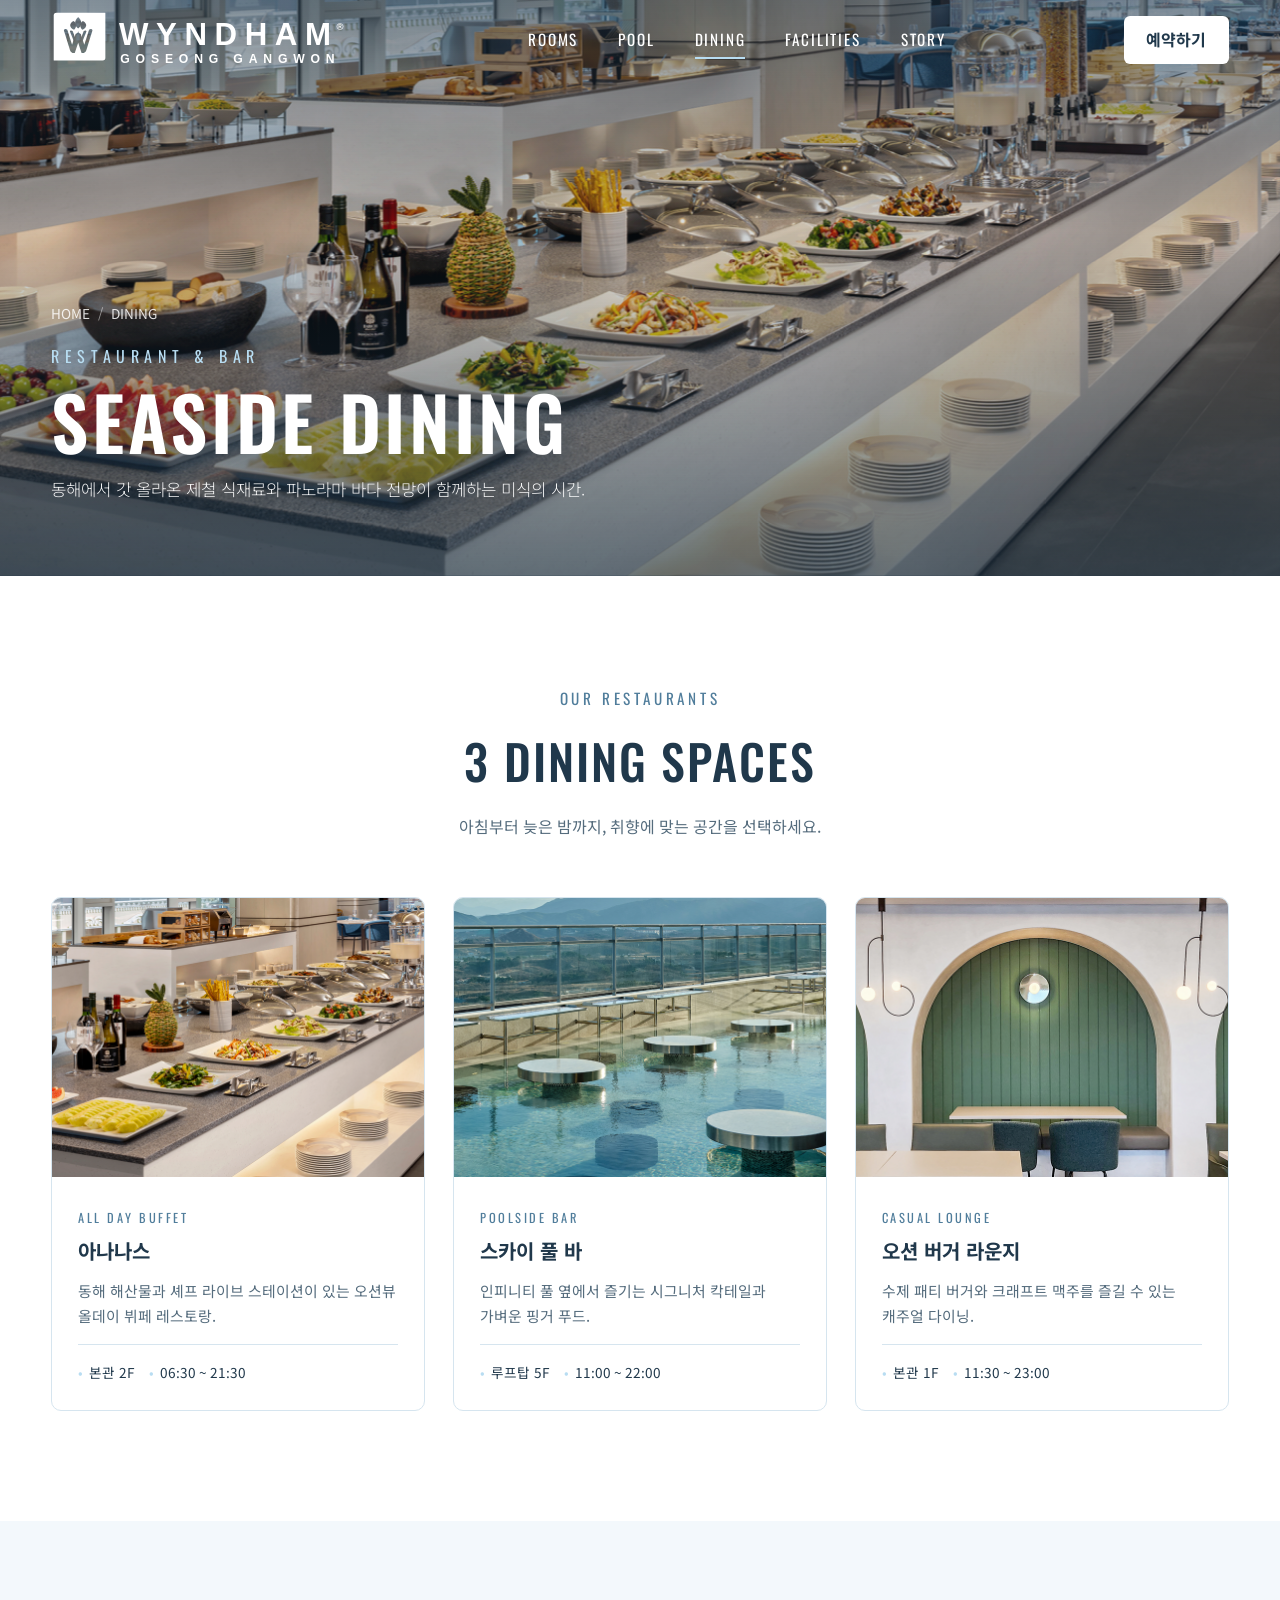
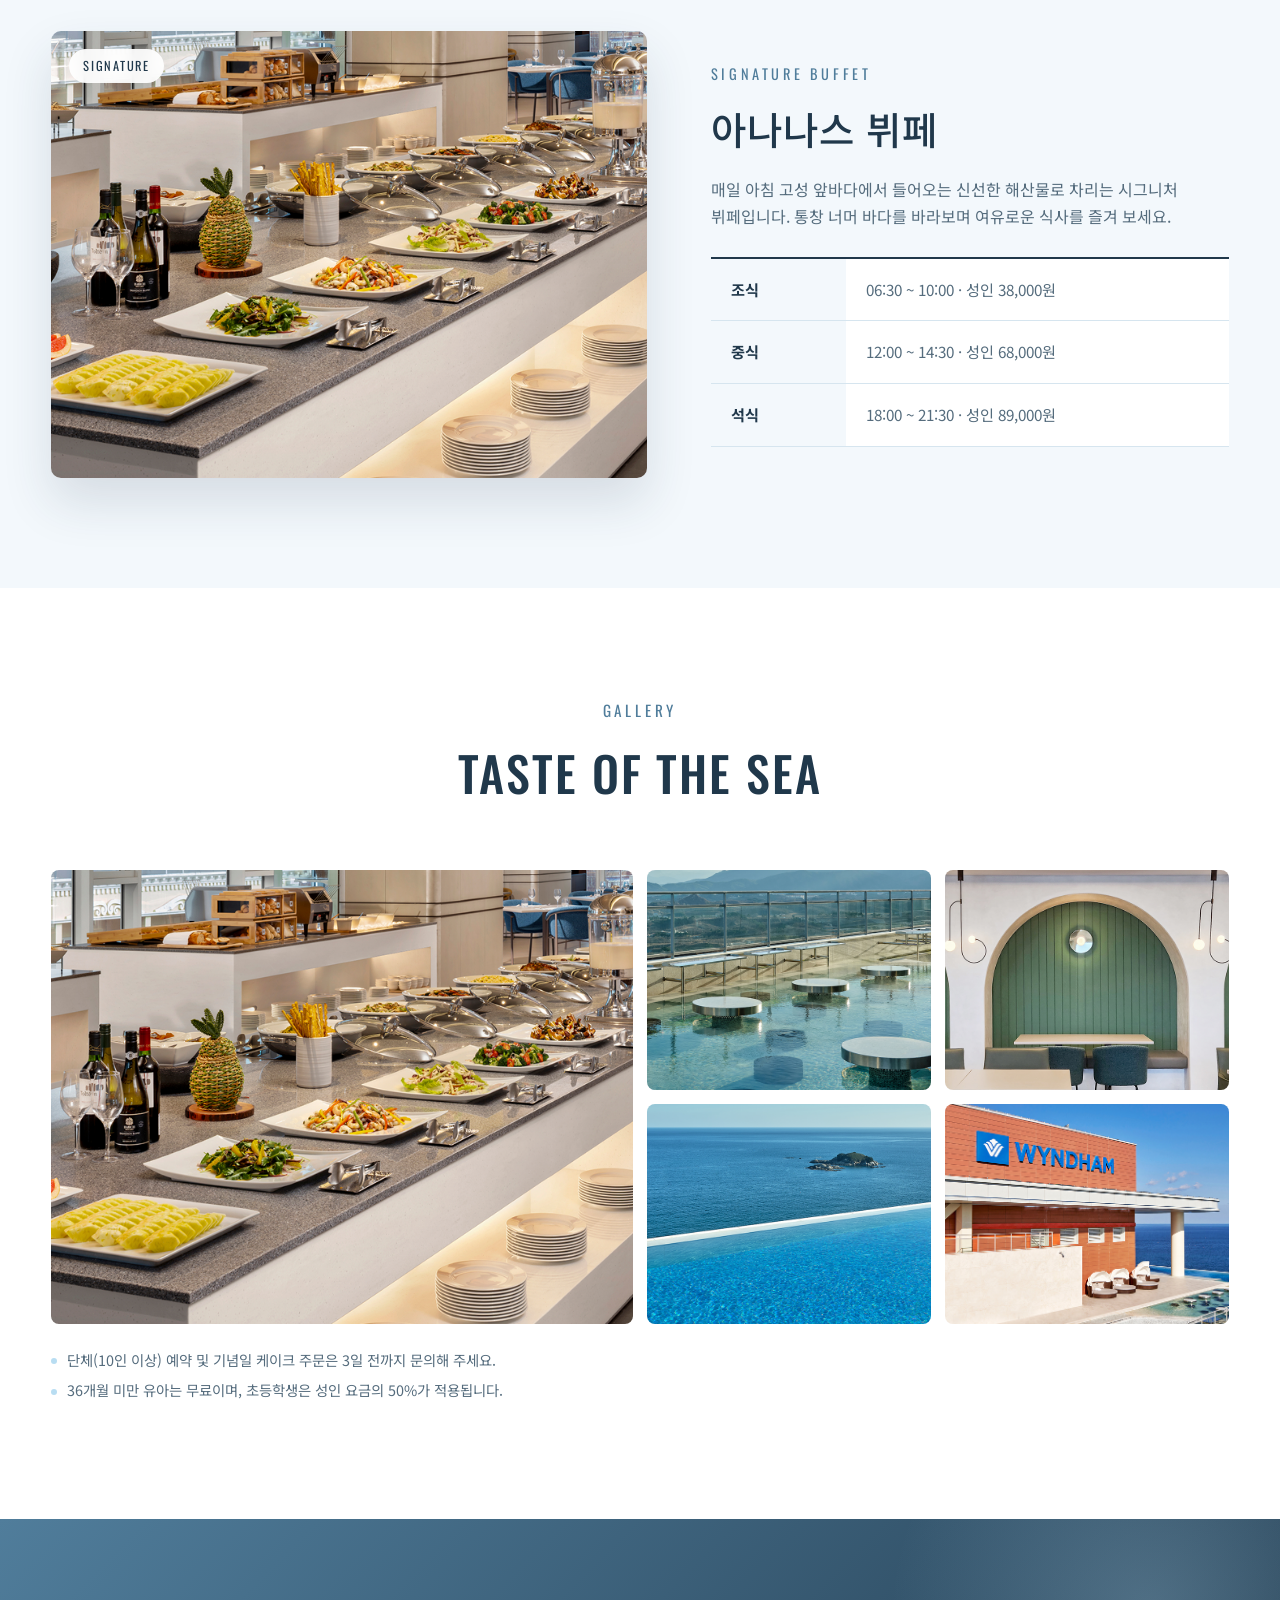
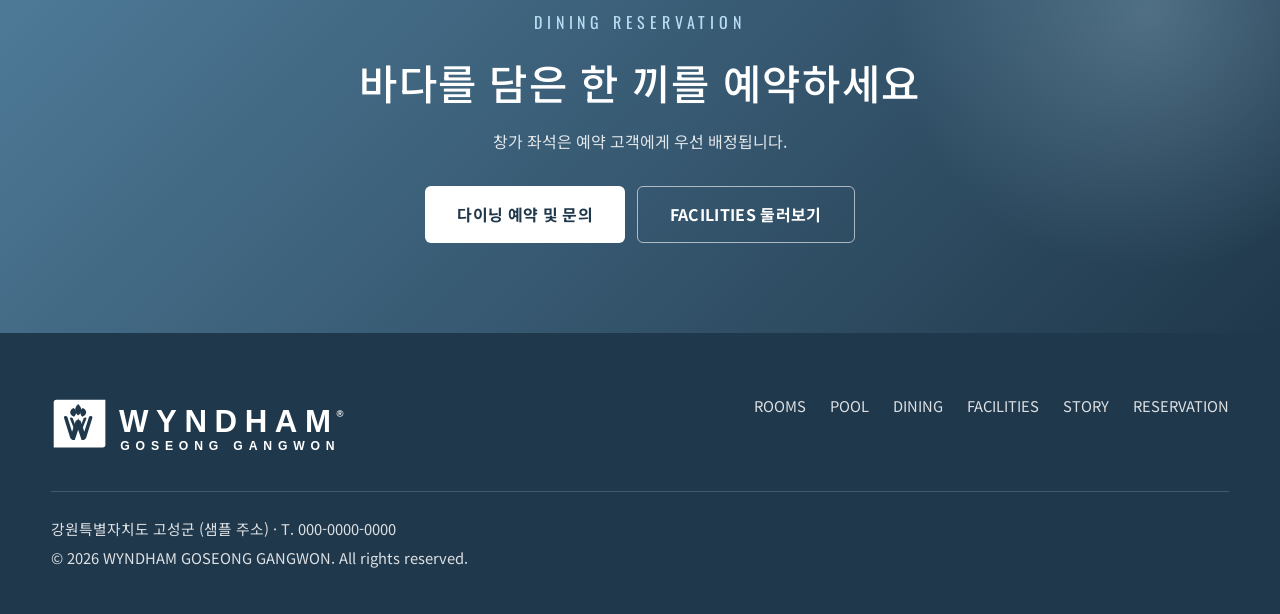
==== dining.html @ 389fc4f0 "feat: Initial commit of Wyndham Hotel project" ====
<!DOCTYPE html>
<html lang="ko">
<head>
  <meta charset="UTF-8">
  <meta name="viewport" content="width=device-width, initial-scale=1.0">
  <title>DINING 다이닝 안내 | WYNDHAM GOSEONG GANGWON</title>
  <meta name="description" content="오션뷰 뷔페 아나나스, 풀사이드 바, 캐주얼 버거 라운지. 윈덤 강원고성의 다이닝 공간과 운영 시간을 안내합니다.">
  <link rel="stylesheet" href="css/common.css">
  <link rel="stylesheet" href="css/main.css">
  <link rel="stylesheet" href="css/sub.css">
</head>
<body>
  <header class="header" id="header">
    <div class="inner">
      <a href="index.html" class="logo" aria-label="WYNDHAM GOSEONG GANGWON 홈">
        <img src="images/logo.svg" alt="WYNDHAM GOSEONG GANGWON" class="logo-img">
        <span class="logo-text">WYNDHAM</span>
      </a>
      <nav class="gnb" id="gnb" aria-label="주요 메뉴">
        <a href="rooms.html">ROOMS</a>
        <a href="pool.html">POOL</a>
        <a href="dining.html" aria-current="page">DINING</a>
        <a href="facilities.html">FACILITIES</a>
        <a href="story.html">STORY</a>
      </nav>
      <div class="header-actions">
        <a href="reservation.html" class="btn btn-white">예약하기</a>
        <button type="button" class="menu-toggle" id="menuToggle" aria-label="메뉴 열기" aria-expanded="false">
          <span></span><span></span><span></span>
        </button>
      </div>
    </div>
  </header>

  <main>
    <section class="sub-hero">
      <img src="images/ref/img_dining_ananas.png" alt="오션뷰 뷔페 레스토랑" class="sub-hero-bg">
      <div class="inner sub-hero-content">
        <ol class="breadcrumb" aria-label="현재 위치">
          <li><a href="index.html">HOME</a></li>
          <li>DINING</li>
        </ol>
        <span class="eyebrow">RESTAURANT &amp; BAR</span>
        <h1>SEASIDE DINING</h1>
        <p>동해에서 갓 올라온 제철 식재료와 파노라마 바다 전망이 함께하는 미식의 시간.</p>
      </div>
    </section>


    <section class="section">
      <div class="inner">
        <div class="section-title reveal">
          <span class="eyebrow">OUR RESTAURANTS</span>
          <h2>3 DINING SPACES</h2>
          <p>아침부터 늦은 밤까지, 취향에 맞는 공간을 선택하세요.</p>
        </div>
        <div class="card-grid">
          <article class="info-card reveal">
            <div class="thumb"><img src="images/ref/img_dining_ananas.png" alt="아나나스 뷔페"></div>
            <div class="body">
              <span class="tag">ALL DAY BUFFET</span>
              <h3>아나나스</h3>
              <p>동해 해산물과 셰프 라이브 스테이션이 있는 오션뷰 올데이 뷔페 레스토랑.</p>
              <div class="meta-row"><span>본관 2F</span><span>06:30 ~ 21:30</span></div>
            </div>
          </article>
          <article class="info-card reveal">
            <div class="thumb"><img src="images/ref/img_dining_pool.png" alt="풀사이드 바"></div>
            <div class="body">
              <span class="tag">POOLSIDE BAR</span>
              <h3>스카이 풀 바</h3>
              <p>인피니티 풀 옆에서 즐기는 시그니처 칵테일과 가벼운 핑거 푸드.</p>
              <div class="meta-row"><span>루프탑 5F</span><span>11:00 ~ 22:00</span></div>
            </div>
          </article>
          <article class="info-card reveal">
            <div class="thumb"><img src="images/ref/img_dining_buger.png" alt="버거 라운지"></div>
            <div class="body">
              <span class="tag">CASUAL LOUNGE</span>
              <h3>오션 버거 라운지</h3>
              <p>수제 패티 버거와 크래프트 맥주를 즐길 수 있는 캐주얼 다이닝.</p>
              <div class="meta-row"><span>본관 1F</span><span>11:30 ~ 23:00</span></div>
            </div>
          </article>
        </div>
      </div>
    </section>

    <section class="section soft">
      <div class="inner">
        <div class="detail-row reveal">
          <div class="detail-media">
            <span class="badge">SIGNATURE</span>
            <img src="images/ref/img_dining_ananas.png" alt="아나나스 뷔페 라이브 스테이션">
          </div>
          <div class="detail-text">
            <span class="eyebrow">SIGNATURE BUFFET</span>
            <h3>아나나스 뷔페</h3>
            <p>매일 아침 고성 앞바다에서 들어오는 신선한 해산물로 차리는 시그니처 뷔페입니다. 통창 너머 바다를 바라보며 여유로운 식사를 즐겨 보세요.</p>
            <table class="info-table">
              <tbody>
                <tr><th scope="row">조식</th><td>06:30 ~ 10:00 · 성인 38,000원</td></tr>
                <tr><th scope="row">중식</th><td>12:00 ~ 14:30 · 성인 68,000원</td></tr>
                <tr><th scope="row">석식</th><td>18:00 ~ 21:30 · 성인 89,000원</td></tr>
              </tbody>
            </table>
          </div>
        </div>
      </div>
    </section>

    <section class="section">
      <div class="inner">
        <div class="section-title reveal">
          <span class="eyebrow">GALLERY</span>
          <h2>TASTE OF THE SEA</h2>
        </div>
        <div class="gallery reveal">
          <figure><img src="images/ref/img_dining_ananas.png" alt="뷔페 전경"><figcaption>아나나스 · 오션뷰 홀</figcaption></figure>
          <figure><img src="images/ref/img_dining_pool.png" alt="풀 바"><figcaption>스카이 풀 바</figcaption></figure>
          <figure><img src="images/ref/img_dining_buger.png" alt="수제 버거"><figcaption>오션 버거 라운지</figcaption></figure>
          <figure><img src="images/ref/img_pool_infinity.png" alt="선셋 칵테일 타임"><figcaption>선셋 칵테일 타임</figcaption></figure>
          <figure><img src="images/ref/img_story.png" alt="루프탑 야경"><figcaption>루프탑 나이트 라운지</figcaption></figure>
        </div>
        <ul class="notice-list">
          <li>단체(10인 이상) 예약 및 기념일 케이크 주문은 3일 전까지 문의해 주세요.</li>
          <li>36개월 미만 유아는 무료이며, 초등학생은 성인 요금의 50%가 적용됩니다.</li>
        </ul>
      </div>
    </section>

    <section class="cta-band">
      <div class="inner">
        <span class="eyebrow">DINING RESERVATION</span>
        <h2>바다를 담은 한 끼를 예약하세요</h2>
        <p>창가 좌석은 예약 고객에게 우선 배정됩니다.</p>
        <div class="btn-group">
          <a href="reservation.html" class="btn btn-white">다이닝 예약 및 문의</a>
          <a href="facilities.html" class="btn btn-ghost">FACILITIES 둘러보기</a>
        </div>
      </div>
    </section>
  </main>

  <footer class="footer">
    <div class="inner">
      <div class="top">
        <a href="index.html" class="logo" aria-label="WYNDHAM GOSEONG GANGWON 홈">
          <img src="images/logo.svg" alt="WYNDHAM GOSEONG GANGWON" class="logo-img">
          <span class="logo-text">WYNDHAM</span>
        </a>
        <nav class="footer-links" aria-label="푸터 메뉴">
          <a href="rooms.html">ROOMS</a>
          <a href="pool.html">POOL</a>
          <a href="dining.html">DINING</a>
          <a href="facilities.html">FACILITIES</a>
          <a href="story.html">STORY</a>
          <a href="reservation.html">RESERVATION</a>
        </nav>
      </div>
      <div class="info">
        <p>강원특별자치도 고성군 (샘플 주소) · T. 000-0000-0000</p>
        <p>© 2026 WYNDHAM GOSEONG GANGWON. All rights reserved.</p>
      </div>
    </div>
  </footer>

  <script src="js/common.js"></script>
  <script src="js/components/header.js"></script>
  <script src="js/components/reveal.js"></script>
  <script src="js/sub.js"></script>
</body>
</html>
---- css/common.css ----
/* ==========================================================================
   common.css – 디자인 토큰 / 리셋 / 공통 UI
   --------------------------------------------------------------------------
   ▶ 색상을 바꾸고 싶다면 아래 :root 의 변수만 수정하세요. (전체 사이트에 반영됨)
   ▶ 컨셉: 딥 네이비 배경 + 스카이블루 포인트 + 화이트 텍스트
   ========================================================================== */
@import url('https://fonts.googleapis.com/css2?family=Noto+Sans+KR:wght@300;400;500;700&family=Oswald:wght@400;500;600&display=swap');

:root {
  /* ── Brand colors (사용자 가이드 비율 적용) ─────────────────────────── */
  --color-sky-blue: rgb(184, 221, 242);      /* #B8DDF2 | 스카이블루 12%: 브랜드 포인트, 서브텍스트, 강조 */
  --color-white: rgb(255, 255, 255);         /* #FFFFFF | 화이트 55%: 기본 배경, 카드 배경, 넉넉한 여백 */

  /* ── Supporting colors ─────────────────────────────────────────── */
  --color-ice-blue: rgb(243, 248, 252);      /* #F3F8FC | 아이스 블루 20%: 보조 배경색 (섹션, 서피스) */
  --color-ocean-blue: rgb(80, 125, 155);     /* #507D9B | 오션 블루 8%: 주요 버튼 및 링크, 가격 강조 */
  --color-deep-navy: rgb(32, 56, 75);        /* #20384B | 딥 네이비 5%: 헤드라인, 텍스트, 푸터 */
  --color-silver-blue: rgb(214, 229, 239);   /* #D6E5EF | 실버 블루: 카드 테두리, 구분선, 입력창 테두리 */

  /* ── UI Semantics ──────────────────────────────────────────────── */
  --color-text: var(--color-deep-navy);
  --color-text-sub: #556c7d;
  --color-background: var(--color-white);
  --color-section: var(--color-ice-blue);
  --color-primary-button: var(--color-ocean-blue);
  --color-border: var(--color-silver-blue);

  /* 기존 클래스 호환 변수 매핑 */
  --navy-900: #142431;
  --navy-800: var(--color-deep-navy);
  --navy-700: #29465c;
  --navy-600: #3c5e79;

  --blue-500: var(--color-ocean-blue);
  --blue-600: #426983;
  --sky-300: var(--color-sky-blue);
  --sky-100: var(--color-ice-blue);

  --white: var(--color-white);
  --text-on-dark: #ffffff;
  --text-muted: rgba(255, 255, 255, 0.85);
  --line-dark: rgba(255, 255, 255, 0.16);

  --surface-soft: var(--color-ice-blue);
  --text-main: var(--color-deep-navy);
  --text-sub: var(--color-text-sub);
  --line-light: var(--color-silver-blue);

  --text: var(--color-deep-navy);
  --text-light: var(--color-text-sub);
  --blue-900: var(--color-deep-navy);
  --line: var(--color-silver-blue);
  --danger: #d64545;

  /* ── 타이포 / 형태 ───────────────────────────────────────────── */
  --font-body: 'Noto Sans KR', sans-serif;
  --font-display: 'Oswald', 'Noto Sans KR', sans-serif;
  --radius: 6px;
  --shadow: 0 14px 40px rgba(32, 56, 75, 0.12);
  --transition: 0.3s ease;
  --header-h: 80px;
}

/* ── 리셋 ─────────────────────────────────────────────────────── */
*,
*::before,
*::after {
  margin: 0;
  padding: 0;
  box-sizing: border-box;
}

html { scroll-behavior: smooth; scroll-padding-top: var(--header-h); }

body {
  font-family: var(--font-body);
  color: var(--text-main);
  background: var(--white);         /* ★ 메인 배경색: 화이트 */
  line-height: 1.7;
  word-break: keep-all;
}

img { display: block; max-width: 100%; }
a { color: inherit; text-decoration: none; }
ul, ol { list-style: none; }
button, input, select, textarea { font: inherit; }
button { cursor: pointer; border: 0; background: none; color: inherit; }

/* 키보드 접근성: 포커스 표시 */
:focus-visible { outline: 2px solid var(--sky-300); outline-offset: 3px; }

/* 스크린리더 전용 텍스트 (화면엔 안 보임) */
.sr-only {
  position: absolute; width: 1px; height: 1px; padding: 0; margin: -1px;
  overflow: hidden; clip: rect(0, 0, 0, 0); white-space: nowrap; border: 0;
}

.inner { width: min(1200px, 92%); margin: 0 auto; }   /* 공통 가로 폭 */
.is-hidden { display: none !important; }
body.no-scroll { overflow: hidden; }                  /* 모달 열릴 때 배경 스크롤 방지 */

/* ── 버튼 ─────────────────────────────────────────────────────── */
.btn {
  display: inline-flex;
  align-items: center;
  justify-content: center;
  gap: 8px;
  padding: 14px 32px;
  border-radius: var(--radius);
  font-weight: 700;
  letter-spacing: 0.02em;
  transition: var(--transition);
}
.btn-primary { background: var(--blue-500); color: var(--white); }
.btn-primary:hover { background: var(--sky-300); color: var(--navy-900); transform: translateY(-2px); }
.btn-white { background: var(--white); color: var(--navy-800); }
.btn-white:hover { background: var(--sky-300); }
.btn-outline { border: 1px solid var(--blue-500); color: var(--blue-500); }
.btn-outline:hover { background: var(--blue-500); color: var(--white); }

/* ── 섹션 공통 ────────────────────────────────────────────────── */
.section { padding: 110px 0; }
.section-title { text-align: center; margin-bottom: 56px; }
.section-title .eyebrow {
  display: block;
  font-family: var(--font-display);
  letter-spacing: 0.25em;
  color: var(--blue-500);
  font-size: 0.95rem;
  margin-bottom: 8px;
}
.section-title h2 {
  font-family: var(--font-display);
  font-weight: 500;
  font-size: clamp(2rem, 4vw, 3rem);
  color: var(--text-main);
  letter-spacing: 0.04em;
}
.section-title p { margin-top: 12px; color: var(--text-sub); }
.text-link { color: var(--color-ocean-blue); font-weight: 500; border-bottom: 1px solid currentColor; margin-left: 6px; transition: color var(--transition); }
.text-link:hover { color: var(--color-deep-navy); }

/* ── 스크롤 등장 효과 (reveal.js 가 .is-visible 을 붙여줌) ─────────── */
.reveal { opacity: 0; transform: translateY(30px); transition: opacity 0.8s ease, transform 0.8s ease; }
.reveal.is-visible { opacity: 1; transform: none; }

/* 움직임 줄이기 설정을 쓰는 사용자 배려 */
@media (prefers-reduced-motion: reduce) {
  *, *::before, *::after { animation: none !important; transition: none !important; }
  .reveal { opacity: 1; transform: none; }
  html { scroll-behavior: auto; }
}
---- css/main.css ----
/* ==========================================================================
   main.css – 메인페이지 레이아웃 (Flexbox + CSS Grid, 모바일 · 태블릿 · 데스크탑 대응)
   ★ 밝은 테마: 화이트 / 연한 스카이 섹션을 번갈아 배치하고,
     스토리 · 푸터만 블루/네이비로 포인트를 줍니다.
   색상 값은 common.css 의 :root 변수를 사용합니다.
   ========================================================================== */

/* ── 헤더 ─────────────────────────────────────────────────────── */
.header {
  position: fixed;
  inset: 0 0 auto 0;
  height: var(--header-h);
  z-index: 100;
  color: var(--white);                /* 히어로 위에서는 흰 글씨 */
  transition: background var(--transition), box-shadow var(--transition), color var(--transition);
}
/* 스크롤하면(.is-scrolled) 또는 서브페이지(.header--solid): 화이트 배경 + 네이비 글씨 (header.js 가 .is-scrolled 추가) */
.header.is-scrolled,
.header.header--solid {
  background: rgba(255, 255, 255, 0.96);
  color: var(--text-main);
  backdrop-filter: blur(10px);
  box-shadow: 0 2px 20px rgba(10, 37, 64, 0.12);
}
.header .inner { height: 100%; display: flex; align-items: center; justify-content: space-between; }

/* ── 로고 ────────────────────────────────────────────────────────────────────────
   images/logo.png (배경 투명 PNG/SVG 권장)
   - 히어로 위(투명 헤더) : 자동으로 흰색 로고로 표시
   - 스크롤 / 서브페이지(흰 헤더) : 원본 컬러 로고로 표시
   - 푸터(네이비 배경) : 흰색 로고로 표시
   로고 크기는 --logo-h 로 조절합니다. ─────────────────────────────────────────── */
.logo { display: inline-flex; align-items: center; --logo-h: 68px; }
.logo-img { height: var(--logo-h); width: auto; filter: brightness(0) invert(1); transition: filter var(--transition); }
.header.is-scrolled .logo-img,
.header.header--solid .logo-img { filter: none; }
.logo-text { display: none; font-family: var(--font-display); font-size: 1.6rem; letter-spacing: 0.18em; font-weight: 500; }
/* 로고 이미지가 없을 때(header.js 가 .is-fallback 추가) 텍스트 로고로 대체 */
.logo.is-fallback .logo-img { display: none; }
.logo.is-fallback .logo-text { display: inline; }
.footer .logo-img { filter: brightness(0) invert(1); }
.gnb { display: flex; gap: 40px; }
.gnb a { font-family: var(--font-display); letter-spacing: 0.12em; font-size: 0.95rem; position: relative; padding: 6px 0; }
.gnb a::after { content: ''; position: absolute; left: 0; bottom: 0; width: 0; height: 2px; background: var(--sky-300); transition: width var(--transition); }
.gnb a:hover::after { width: 100%; }
.header-actions { display: flex; align-items: center; gap: 16px; }
.header .btn { padding: 10px 22px; }
.header.is-scrolled .btn-white,
.header.header--solid .btn-white { background: var(--blue-500); color: var(--white); }

/* 모바일 햄버거 버튼 */
.menu-toggle { display: none; width: 32px; height: 24px; position: relative; }
.menu-toggle span { position: absolute; left: 0; width: 100%; height: 2px; background: currentColor; transition: var(--transition); }
.menu-toggle span:nth-child(1) { top: 0; }
.menu-toggle span:nth-child(2) { top: 11px; }
.menu-toggle span:nth-child(3) { top: 22px; }
.menu-toggle.is-open span:nth-child(1) { top: 11px; transform: rotate(45deg); }
.menu-toggle.is-open span:nth-child(2) { opacity: 0; }
.menu-toggle.is-open span:nth-child(3) { top: 11px; transform: rotate(-45deg); }

/* ── 히어로 ───────────────────────────────────────────────────── */
.hero {
  position: relative;
  min-height: 100vh;
  display: flex;
  align-items: center;
  justify-content: center;
  text-align: center;
  color: var(--white);
  overflow: hidden;
  background: var(--white);
}
/* 히어로 배경: 숨쉬는 듯한 시네마틱 켄 번스(Ken Burns) 무한 왕복 애니메이션 */
.hero-bg {
  position: absolute;
  inset: 0;
  width: 100%;
  height: 100%;
  object-fit: cover;
  animation: heroKenBurns 22s cubic-bezier(0.25, 1, 0.5, 1) infinite alternate;
  will-change: transform;
}
@keyframes heroKenBurns {
  0% { transform: scale(1.03) translate(0, 0); }
  50% { transform: scale(1.12) translate(-1.5%, -1%); }
  100% { transform: scale(1.06) translate(1%, 0.8%); }
}

/* ★ 가독성 오버레이 (네이비-스카이블루-화이트 비율 적용)
   - 상단: 딥 네이비(헤더 가독성) / 중앙: 스카이블루 틴트 / 하단: 퓨어 화이트 페이드 */
.hero::before {
  content: '';
  position: absolute;
  inset: 0;
  z-index: 1;
  background:
    linear-gradient(180deg,
      rgba(32, 56, 75, 0.45) 0%,
      rgba(80, 125, 155, 0.25) 45%,
      rgba(255, 255, 255, 0.55) 82%,
      rgba(255, 255, 255, 1) 100%);
}
.hero-content { position: relative; z-index: 2; padding: 120px 20px 220px; }
.hero-content .eyebrow { font-family: var(--font-display); letter-spacing: 0.35em; color: var(--color-sky-blue); margin-bottom: 16px; display: block; text-shadow: 0 2px 10px rgba(32, 56, 75, 0.6); }
.hero-content h1 {
  font-family: var(--font-display);
  font-weight: 600;
  font-size: clamp(2.4rem, 7vw, 5.4rem);
  letter-spacing: 0.04em;
  line-height: 1.1;
  text-shadow: 0 4px 24px rgba(32, 56, 75, 0.6);   /* 글자 가독성 확보 */
}
.hero-content p { margin: 24px auto 32px; max-width: 620px; font-size: 1.1rem; font-weight: 400; text-shadow: 0 2px 12px rgba(32, 56, 75, 0.6); }
.more-link { font-family: var(--font-display); letter-spacing: 0.1em; border-bottom: 1px solid var(--white); padding-bottom: 2px; text-shadow: 0 2px 10px rgba(32, 56, 75, 0.5); transition: color var(--transition), border-color var(--transition), transform var(--transition); display: inline-block; }
.more-link:hover { color: var(--color-sky-blue); border-color: var(--color-sky-blue); transform: translateX(4px); }

/* ── ROOMS (화이트 배경 55%) ──────────────────────────────────── */
.rooms { background: var(--color-white); }
.room-grid { display: grid; grid-template-columns: repeat(3, 1fr); gap: 28px; }
.room-card {
  background: var(--color-white);
  border: 1px solid var(--color-border);
  border-radius: var(--radius);
  overflow: hidden;
  box-shadow: 0 10px 30px rgba(32, 56, 75, 0.06);
  transition: transform 0.5s cubic-bezier(0.16, 1, 0.3, 1), box-shadow 0.5s ease, border-color 0.4s ease;
}
.room-card:hover {
  transform: translateY(-10px);
  box-shadow: 0 22px 48px rgba(80, 125, 155, 0.22);
  border-color: var(--color-sky-blue);
}

/* 카드 순차적 부드러운 스크롤 등장 (Staggered Effect) */
.room-card.reveal:nth-child(1) { transition-delay: 0.05s; }
.room-card.reveal:nth-child(2) { transition-delay: 0.18s; }
.room-card.reveal:nth-child(3) { transition-delay: 0.31s; }

/* 룸 썸네일: 부드러운 줌 + 럭셔리 빛 반사(Shine / Sheen) 광택 애니메이션 */
.room-card .thumb {
  position: relative;
  aspect-ratio: 3 / 2;
  overflow: hidden;
  background: var(--color-section);
}
.room-card .thumb img {
  width: 100%;
  height: 100%;
  object-fit: cover;
  transition: transform 0.8s cubic-bezier(0.16, 1, 0.3, 1), filter 0.8s ease;
  will-change: transform;
}
.room-card:hover .thumb img {
  transform: scale(1.12);
  filter: brightness(1.03) contrast(1.02);
}
/* 마우스 오버 시 스쳐지나가는 은은한 스카이블루/화이트 빛 반사 광택 */
.room-card .thumb::after {
  content: '';
  position: absolute;
  top: 0;
  left: -120%;
  width: 80%;
  height: 100%;
  background: linear-gradient(
    115deg,
    transparent 0%,
    rgba(255, 255, 255, 0.15) 35%,
    rgba(184, 221, 242, 0.35) 50%,
    transparent 70%
  );
  transform: skewX(-20deg);
  transition: left 0.85s cubic-bezier(0.16, 1, 0.3, 1);
  pointer-events: none;
}
.room-card:hover .thumb::after {
  left: 140%;
}

.room-card .body { padding: 26px; }
.room-card h3 { font-size: 1.25rem; color: var(--color-text); margin-bottom: 6px; transition: color var(--transition); }
.room-card:hover h3 { color: var(--color-ocean-blue); }
.room-card .meta { color: var(--color-text-sub); font-size: 0.92rem; margin-bottom: 18px; }
.room-card .price { color: var(--color-ocean-blue); font-weight: 700; font-size: 1.1rem; }
.room-card .price small { color: var(--color-text-sub); font-weight: 400; }
.room-card .row { display: flex; justify-content: space-between; align-items: center; gap: 10px; flex-wrap: wrap; }

/* ── STORY (오션블루 & 딥네이비 포인트 + 스카이블루 강조 12%) ─── */
.story { background: linear-gradient(135deg, #426983 0%, var(--color-ocean-blue) 45%, var(--color-deep-navy) 100%); color: var(--white); }
.story-wrap { display: grid; grid-template-columns: 1fr 1fr; gap: 60px; align-items: center; }
/* 스토리 사진: 호버 시 3D 입체감 & 스카이블루 네온 글로우 */
.story-wrap img {
  border-radius: var(--radius);
  box-shadow: 0 20px 50px rgba(32, 56, 75, 0.35);
  transition: transform 0.6s cubic-bezier(0.16, 1, 0.3, 1), box-shadow 0.6s ease;
  will-change: transform;
}
.story-wrap img:hover {
  transform: translateY(-8px) scale(1.02);
  box-shadow: 0 28px 60px rgba(184, 221, 242, 0.22), 0 16px 40px rgba(32, 56, 75, 0.45);
}
.story .eyebrow { font-family: var(--font-display); letter-spacing: 0.25em; color: var(--color-sky-blue); opacity: 0.95; }
.story h2 { font-family: var(--font-display); font-weight: 500; font-size: clamp(2rem, 4vw, 3rem); margin: 8px 0 20px; letter-spacing: 0.04em; }
.story p { font-weight: 300; margin-bottom: 28px; color: var(--text-muted); }
.story-stats { display: flex; gap: 40px; flex-wrap: wrap; margin-bottom: 32px; }
.story-stats strong { display: block; font-family: var(--font-display); font-size: 2.2rem; font-weight: 600; color: var(--color-sky-blue); }
.story-stats span { font-size: 0.85rem; opacity: 0.9; }

/* ── 포토 스플릿 (POOL: 화이트 / DINING: 아이스 블루 20%) ──────── */
.split { display: grid; grid-template-columns: 1fr 1fr; min-height: 520px; background: var(--color-white); }
.split .photo {
  position: relative;
  overflow: hidden;
  background: var(--color-section);
}
.split .photo img {
  width: 100%;
  height: 100%;
  object-fit: cover;
  transition: transform 1.2s cubic-bezier(0.16, 1, 0.3, 1), filter 0.8s ease;
  will-change: transform;
}
/* 스플릿 사진에 마우스 올렸을 때 부드러운 패닝 줌 효과 */
.split:hover .photo img {
  transform: scale(1.08) translateY(-4px);
  filter: brightness(1.03);
}
/* 바다 분위기의 은은한 그라데이션 비네팅 틴트 오버레이 */
.split .photo::before {
  content: '';
  position: absolute;
  inset: 0;
  z-index: 1;
  background: linear-gradient(180deg, rgba(32, 56, 75, 0.12) 0%, transparent 45%, rgba(32, 56, 75, 0.22) 100%);
  opacity: 0.7;
  transition: opacity 0.6s ease;
  pointer-events: none;
}
.split:hover .photo::before {
  opacity: 0.3;
}

.split .text { display: flex; flex-direction: column; justify-content: center; padding: 60px min(8vw, 100px); }
.split .text .eyebrow { font-family: var(--font-display); letter-spacing: 0.25em; color: var(--color-ocean-blue); }
.split .text h2 { font-family: var(--font-display); font-weight: 500; font-size: 2.4rem; color: var(--color-text); margin: 8px 0 16px; letter-spacing: 0.04em; }
.split .text p { color: var(--color-text-sub); margin-bottom: 28px; }
.split .text .btn { align-self: flex-start; }
.split.reverse .photo { order: 2; }
.split.soft, .split.soft .text { background: var(--color-section); }
.split .btn-white { background: var(--color-primary-button); color: var(--white); }   /* 밝은 배경 위 버튼 */
.split .btn-white:hover { background: #426983; }

/* ── FACILITIES (아이스 블루 배경 20% + 화이트 카드) ───────────── */
.facilities { background: var(--color-section); }
.fac-grid { display: grid; grid-template-columns: repeat(4, 1fr); gap: 20px; }
.fac-item { background: var(--color-white); border: 1px solid var(--color-border); border-radius: var(--radius); padding: 36px 24px; text-align: center; box-shadow: 0 8px 24px rgba(32, 56, 75, 0.05); transition: var(--transition); }
.fac-item:hover { background: var(--color-ocean-blue); color: var(--white); transform: translateY(-6px); }
.fac-item .icon { font-size: 2.4rem; margin-bottom: 12px; }
.fac-item h3 { font-family: var(--font-display); letter-spacing: 0.1em; margin-bottom: 6px; color: var(--color-text); }
.fac-item:hover h3 { color: var(--white); }
.fac-item p { font-size: 0.9rem; color: var(--color-text-sub); }
.fac-item:hover p { color: var(--white); }

/* ── 푸터 (딥 네이비 5% 비율로 프리미엄 신뢰감 강화) ───────────── */
.footer { background: var(--color-deep-navy); color: var(--text-muted); padding: 60px 0 40px; font-size: 0.92rem; }
.footer .top { display: flex; justify-content: space-between; flex-wrap: wrap; gap: 30px; padding-bottom: 30px; border-bottom: 1px solid var(--line-dark); margin-bottom: 24px; }
.footer .logo { color: var(--white); }
.footer-links { display: flex; gap: 24px; flex-wrap: wrap; }
.footer-links a:hover { color: var(--color-sky-blue); }
.footer .info p { margin-bottom: 4px; }

/* ==========================================================================
   반응형 브레이크포인트
   ≤1024px : 태블릿  /  ≤860px : 모바일 메뉴 전환  /  ≤600px : 소형 모바일
   ========================================================================== */
@media (max-width: 1024px) {
  .room-grid { grid-template-columns: repeat(2, 1fr); }
  .fac-grid { grid-template-columns: repeat(2, 1fr); }
}
@media (max-width: 860px) {
  /* 모바일 메뉴: 햄버거 클릭 시 펼쳐지는 드롭다운 (흰 배경) */
  .gnb {
    position: fixed; top: var(--header-h); left: 0; right: 0;
    flex-direction: column; gap: 0;
    background: var(--white);
    color: var(--text-main);
    max-height: 0; overflow: hidden;
    box-shadow: 0 10px 20px rgba(10, 37, 64, 0.12);
    transition: max-height 0.4s ease;
  }
  .gnb.is-open { max-height: 480px; }
  .gnb a { display: block; padding: 18px 24px; border-top: 1px solid var(--line-light); }
  .menu-toggle { display: block; }
  .header .btn { display: none; }
  .story-wrap, .split { grid-template-columns: 1fr; }
  .split.reverse .photo { order: 0; }
  .split .photo { max-height: 340px; }
  .section { padding: 70px 0; }
  .hero-content { padding-bottom: 360px; }   /* 모바일은 예약폼이 높아져서 여백 확대 */
}
@media (max-width: 600px) {
  .room-grid, .fac-grid { grid-template-columns: 1fr; }
}
---- css/sub.css ----
/* ==========================================================================
   sub.css – 카테고리 서브페이지 공통 스타일
   (rooms.html / pool.html / dining.html / facilities.html / story.html)
   ▶ 색상은 common.css 의 :root 토큰만 사용합니다.
   ▶ 비율 가이드: 화이트 55% · 아이스블루 20% · 스카이블루 12% · 오션블루 8% · 네이비 5%
   ========================================================================== */

/* ── 현재 페이지 메뉴 표시 ─────────────────────────────────────── */
.gnb a[aria-current="page"]::after { width: 100%; }

/* ── 서브 히어로 (사진 배경 + 켄 번스) ──────────────────────────── */
.sub-hero {
  position: relative;
  height: 64vh;
  min-height: 440px;
  display: flex;
  align-items: flex-end;
  color: var(--white);
  overflow: hidden;
  background: var(--color-deep-navy);
}
.sub-hero-bg {
  position: absolute;
  inset: 0;
  width: 100%;
  height: 100%;
  object-fit: cover;
  animation: heroKenBurns 24s cubic-bezier(0.25, 1, 0.5, 1) infinite alternate; /* main.css 키프레임 재사용 */
  will-change: transform;
}
.sub-hero::before {
  content: '';
  position: absolute;
  inset: 0;
  z-index: 1;
  background: linear-gradient(180deg,
    rgba(32, 56, 75, 0.55) 0%,
    rgba(32, 56, 75, 0.15) 40%,
    rgba(32, 56, 75, 0.65) 100%);
}
.sub-hero-content { position: relative; z-index: 2; padding-bottom: 72px; animation: subFadeUp 1s ease both 0.2s; }
.breadcrumb { display: flex; gap: 8px; font-size: 0.85rem; opacity: 0.85; margin-bottom: 18px; }
.breadcrumb a:hover { color: var(--color-sky-blue); }
.breadcrumb li + li::before { content: '/'; margin-right: 8px; opacity: 0.6; }
.sub-hero .eyebrow { display: block; font-family: var(--font-display); letter-spacing: 0.35em; color: var(--color-sky-blue); margin-bottom: 10px; }
.sub-hero h1 { font-family: var(--font-display); font-weight: 600; font-size: clamp(2.4rem, 6vw, 4.6rem); letter-spacing: 0.05em; line-height: 1.1; text-shadow: 0 4px 24px rgba(32, 56, 75, 0.5); }
.sub-hero p { margin-top: 14px; max-width: 560px; font-weight: 300; font-size: 1.05rem; opacity: 0.95; }
@keyframes subFadeUp { from { opacity: 0; transform: translateY(30px); } to { opacity: 1; transform: none; } }


/* ── 인트로 문구 ───────────────────────────────────────────────── */
.sub-intro { text-align: center; max-width: 760px; margin: 0 auto; }
.sub-intro .eyebrow { display: block; font-family: var(--font-display); letter-spacing: 0.3em; color: var(--color-ocean-blue); margin-bottom: 12px; }
.sub-intro h2 { font-family: var(--font-display); font-weight: 500; font-size: clamp(1.8rem, 3.6vw, 2.6rem); color: var(--color-text); letter-spacing: 0.03em; line-height: 1.35; }
.sub-intro p { margin-top: 18px; color: var(--color-text-sub); font-size: 1.02rem; }
.sub-intro.is-spaced { margin-bottom: 56px; }
.section.soft { background: var(--color-section); }

/* ── 상세 행 (사진 + 설명, 좌우 교차) ──────────────────────────── */
.detail-row {
  display: grid;
  grid-template-columns: 1.15fr 1fr;
  gap: 64px;
  align-items: center;
}
.detail-row + .detail-row { margin-top: 110px; }
.detail-row.reverse .detail-media { order: 2; }
.detail-media {
  position: relative;
  border-radius: 10px;
  overflow: hidden;
  aspect-ratio: 4 / 3;
  box-shadow: 0 24px 50px rgba(32, 56, 75, 0.14);
}
.detail-media img { width: 100%; height: 100%; object-fit: cover; transition: transform 1.1s cubic-bezier(0.16, 1, 0.3, 1); }
.detail-row:hover .detail-media img { transform: scale(1.06); }
.detail-media .badge {
  position: absolute; top: 18px; left: 18px; z-index: 1;
  background: rgba(255, 255, 255, 0.92);
  color: var(--color-text);
  font-family: var(--font-display);
  letter-spacing: 0.14em; font-size: 0.78rem;
  padding: 6px 14px; border-radius: 30px;
  backdrop-filter: blur(6px);
}
.detail-text .eyebrow { display: block; font-family: var(--font-display); letter-spacing: 0.25em; color: var(--color-ocean-blue); font-size: 0.9rem; }
.detail-text h3 { font-family: var(--font-display); font-weight: 500; font-size: clamp(1.8rem, 3vw, 2.4rem); color: var(--color-text); margin: 8px 0 16px; letter-spacing: 0.03em; }
.detail-text > p { color: var(--color-text-sub); margin-bottom: 26px; }

/* ── 스펙 리스트 (key : value) ─────────────────────────────────── */
.spec-list {
  display: grid;
  grid-template-columns: repeat(2, 1fr);
  border-top: 2px solid var(--color-text);
  margin-bottom: 28px;
}
.spec-list div { display: flex; gap: 14px; padding: 14px 4px; border-bottom: 1px solid var(--color-border); font-size: 0.93rem; }
.spec-list dt { min-width: 74px; color: var(--color-ocean-blue); font-weight: 700; }
.spec-list dd { color: var(--color-text); }

/* ── 어메니티 태그 ─────────────────────────────────────────────── */
.amenity-list { display: flex; flex-wrap: wrap; gap: 8px; margin-bottom: 30px; }
.amenity-list li {
  padding: 6px 14px;
  border-radius: 30px;
  background: var(--color-section);
  border: 1px solid var(--color-border);
  color: var(--color-text-sub);
  font-size: 0.85rem;
  transition: var(--transition);
}
.amenity-list li:hover { background: var(--color-sky-blue); color: var(--color-text); border-color: var(--color-sky-blue); }

.price-line { display: flex; align-items: center; justify-content: space-between; gap: 16px; flex-wrap: wrap; }
.price-line strong { font-size: 1.5rem; color: var(--color-ocean-blue); }
.price-line strong small { font-size: 0.9rem; color: var(--color-text-sub); font-weight: 400; }

/* ── 탭 (ROOMS 페이지 객실 타입 전환 · tabs.js) ────────────────── */
.tab-list { display: flex; justify-content: center; flex-wrap: wrap; gap: 10px; margin-bottom: 56px; }
.tab-btn {
  padding: 12px 28px;
  border-radius: 40px;
  border: 1px solid var(--color-border);
  color: var(--color-text-sub);
  font-weight: 500;
  background: var(--color-white);
  transition: var(--transition);
}
.tab-btn:hover { border-color: var(--color-ocean-blue); color: var(--color-ocean-blue); }
.tab-btn[aria-selected="true"] { background: var(--color-ocean-blue); border-color: var(--color-ocean-blue); color: var(--white); box-shadow: 0 10px 24px rgba(80, 125, 155, 0.3); }
.tab-panel[hidden] { display: none; }
.tab-panel.is-active { animation: subFadeUp 0.6s ease both; }

/* ── 카드 그리드 (풀 / 다이닝 / 시설 종류) ─────────────────────── */
.card-grid { display: grid; grid-template-columns: repeat(3, 1fr); gap: 28px; }
.info-card {
  background: var(--color-white);
  border: 1px solid var(--color-border);
  border-radius: 10px;
  overflow: hidden;
  transition: transform 0.5s cubic-bezier(0.16, 1, 0.3, 1), box-shadow 0.5s ease, border-color 0.4s ease;
}
.info-card:hover { transform: translateY(-10px); box-shadow: 0 22px 48px rgba(80, 125, 155, 0.2); border-color: var(--color-sky-blue); }
.info-card .thumb { aspect-ratio: 4 / 3; overflow: hidden; background: var(--color-section); }
.info-card .thumb img { width: 100%; height: 100%; object-fit: cover; transition: transform 0.9s cubic-bezier(0.16, 1, 0.3, 1); }
.info-card:hover .thumb img { transform: scale(1.1); }
.info-card .body { padding: 26px; }
.info-card .tag { font-family: var(--font-display); letter-spacing: 0.2em; font-size: 0.78rem; color: var(--color-ocean-blue); }
.info-card h3 { font-size: 1.25rem; color: var(--color-text); margin: 4px 0 10px; }
.info-card p { color: var(--color-text-sub); font-size: 0.93rem; }
.info-card .meta-row { display: flex; gap: 14px; flex-wrap: wrap; margin-top: 16px; padding-top: 16px; border-top: 1px solid var(--color-border); font-size: 0.85rem; color: var(--color-text); }
.info-card .meta-row span::before { content: '•'; color: var(--color-sky-blue); margin-right: 6px; }
.card-grid .reveal:nth-child(2) { transition-delay: 0.12s; }
.card-grid .reveal:nth-child(3) { transition-delay: 0.24s; }
.card-grid .reveal:nth-child(4) { transition-delay: 0.36s; }

/* ── 운영 안내 테이블 ──────────────────────────────────────────── */
.info-table { width: 100%; border-collapse: collapse; border-top: 2px solid var(--color-text); background: var(--color-white); }
.info-table th, .info-table td { padding: 18px 20px; border-bottom: 1px solid var(--color-border); text-align: left; font-size: 0.95rem; }
.info-table th { width: 26%; color: var(--color-text); background: var(--color-section); font-weight: 700; }
.info-table td { color: var(--color-text-sub); }
.notice-list { margin-top: 24px; }
.notice-list li { position: relative; padding-left: 16px; color: var(--color-text-sub); font-size: 0.9rem; margin-bottom: 6px; }
.notice-list li::before { content: ''; position: absolute; left: 0; top: 0.75em; width: 6px; height: 6px; border-radius: 50%; background: var(--color-sky-blue); }

/* ── 갤러리 (모자이크) ─────────────────────────────────────────── */
.gallery { display: grid; grid-template-columns: repeat(4, 1fr); grid-auto-rows: 220px; gap: 14px; }
.gallery figure { position: relative; overflow: hidden; border-radius: 8px; margin: 0; }
.gallery figure:first-child { grid-column: span 2; grid-row: span 2; }
.gallery img { width: 100%; height: 100%; object-fit: cover; transition: transform 1s cubic-bezier(0.16, 1, 0.3, 1); }
.gallery figure:hover img { transform: scale(1.08); }
.gallery figcaption {
  position: absolute; left: 0; right: 0; bottom: 0;
  padding: 30px 18px 14px;
  background: linear-gradient(transparent, rgba(32, 56, 75, 0.75));
  color: var(--white); font-size: 0.88rem; letter-spacing: 0.04em;
  transform: translateY(100%); transition: transform 0.5s ease;
}
.gallery figure:hover figcaption { transform: none; }

/* ── 아이콘 특징 리스트 ────────────────────────────────────────── */
.feature-grid { display: grid; grid-template-columns: repeat(4, 1fr); gap: 20px; }
.feature-item { text-align: center; padding: 34px 20px; background: var(--color-white); border: 1px solid var(--color-border); border-radius: 10px; transition: var(--transition); }
.feature-item:hover { border-color: var(--color-sky-blue); transform: translateY(-6px); box-shadow: 0 16px 34px rgba(80, 125, 155, 0.14); }
.feature-item .icon { width: 58px; height: 58px; margin: 0 auto 14px; display: grid; place-items: center; border-radius: 50%; background: var(--color-section); font-size: 1.6rem; transition: var(--transition); }
.feature-item:hover .icon { background: var(--color-sky-blue); }
.feature-item h3 { font-size: 1.05rem; color: var(--color-text); margin-bottom: 6px; }
.feature-item p { font-size: 0.88rem; color: var(--color-text-sub); }

/* ── STORY: 타임라인 ───────────────────────────────────────────── */
.timeline { position: relative; max-width: 860px; margin: 0 auto; }
.timeline::before { content: ''; position: absolute; left: 50%; top: 0; bottom: 0; width: 2px; background: var(--color-border); transform: translateX(-50%); }
.timeline-item { position: relative; width: 50%; padding: 0 48px 56px; }
.timeline-item:nth-child(odd) { text-align: right; }
.timeline-item:nth-child(even) { margin-left: 50%; }
.timeline-item::before {
  content: ''; position: absolute; top: 6px;
  width: 16px; height: 16px; border-radius: 50%;
  background: var(--color-white); border: 3px solid var(--color-ocean-blue);
  box-shadow: 0 0 0 6px var(--color-section);
}
.timeline-item:nth-child(odd)::before { right: -8px; }
.timeline-item:nth-child(even)::before { left: -8px; }
.timeline-item .year { font-family: var(--font-display); font-size: 1.8rem; color: var(--color-ocean-blue); letter-spacing: 0.04em; }
.timeline-item h3 { color: var(--color-text); font-size: 1.15rem; margin: 4px 0 6px; }
.timeline-item p { color: var(--color-text-sub); font-size: 0.93rem; }

/* ── 숫자 하이라이트 밴드 ──────────────────────────────────────── */
.stat-band { display: grid; grid-template-columns: repeat(4, 1fr); text-align: center; gap: 20px; }
.stat-band strong { display: block; font-family: var(--font-display); font-size: clamp(2.2rem, 4vw, 3.2rem); font-weight: 500; color: var(--color-ocean-blue); }
.stat-band span { color: var(--color-text-sub); font-size: 0.92rem; }

/* ── 하단 예약 CTA (오션블루 → 딥네이비) ───────────────────────── */
.cta-band {
  position: relative;
  padding: 90px 0;
  text-align: center;
  color: var(--white);
  background: linear-gradient(135deg, var(--color-ocean-blue) 0%, var(--color-deep-navy) 100%);
  overflow: hidden;
}
.cta-band::before {
  content: '';
  position: absolute; inset: -40% -10% auto auto;
  width: 520px; height: 520px; border-radius: 50%;
  background: radial-gradient(circle, rgba(184, 221, 242, 0.25), transparent 70%);
  animation: ctaFloat 9s ease-in-out infinite alternate;
}
.cta-band .inner { position: relative; }
.cta-band .eyebrow { display: block; font-family: var(--font-display); letter-spacing: 0.3em; color: var(--color-sky-blue); margin-bottom: 10px; }
.cta-band h2 { font-family: var(--font-display); font-weight: 500; font-size: clamp(1.8rem, 3.6vw, 2.6rem); letter-spacing: 0.04em; }
.cta-band p { margin: 12px auto 30px; color: var(--text-muted); max-width: 520px; }
.cta-band .btn-group { display: flex; gap: 12px; justify-content: center; flex-wrap: wrap; }
.btn-ghost { border: 1px solid rgba(255, 255, 255, 0.6); color: var(--white); }
.btn-ghost:hover { background: var(--white); color: var(--color-text); }
@keyframes ctaFloat { from { transform: translate(0, 0); } to { transform: translate(-80px, 60px); } }

/* ── 반응형 ───────────────────────────────────────────────────── */
@media (max-width: 1024px) {
  .card-grid { grid-template-columns: repeat(2, 1fr); }
  .feature-grid, .stat-band { grid-template-columns: repeat(2, 1fr); }
  .gallery { grid-template-columns: repeat(2, 1fr); }
}
@media (max-width: 860px) {
  .detail-row { grid-template-columns: 1fr; gap: 32px; }
  .detail-row.reverse .detail-media { order: 0; }
  .detail-row + .detail-row { margin-top: 70px; }
  .timeline::before { left: 8px; }
  .timeline-item, .timeline-item:nth-child(even) { width: 100%; margin-left: 0; padding: 0 0 44px 40px; text-align: left; }
  .timeline-item:nth-child(odd)::before, .timeline-item:nth-child(even)::before { left: 0; right: auto; }
}
@media (max-width: 600px) {
  .card-grid, .feature-grid { grid-template-columns: 1fr; }
  .spec-list { grid-template-columns: 1fr; }
  .gallery { grid-auto-rows: 160px; }
  .info-table th { width: 34%; }
}
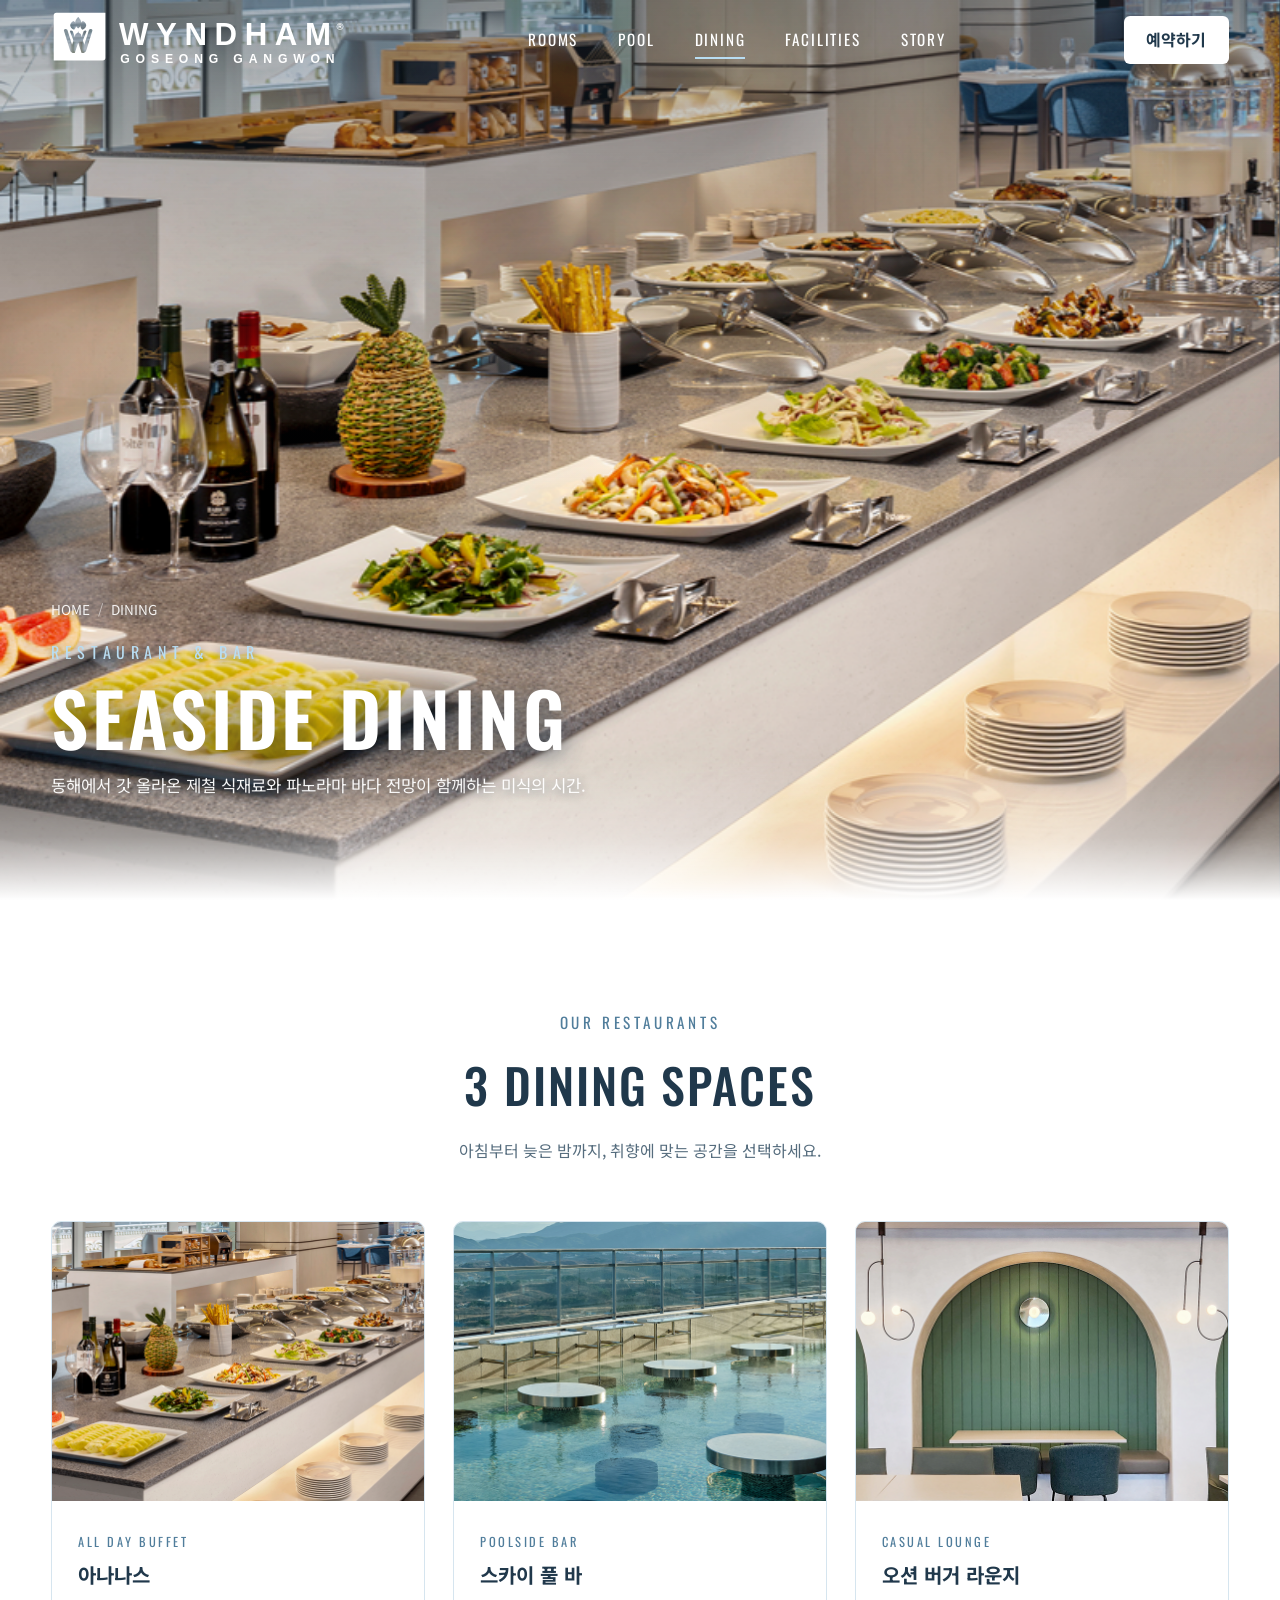
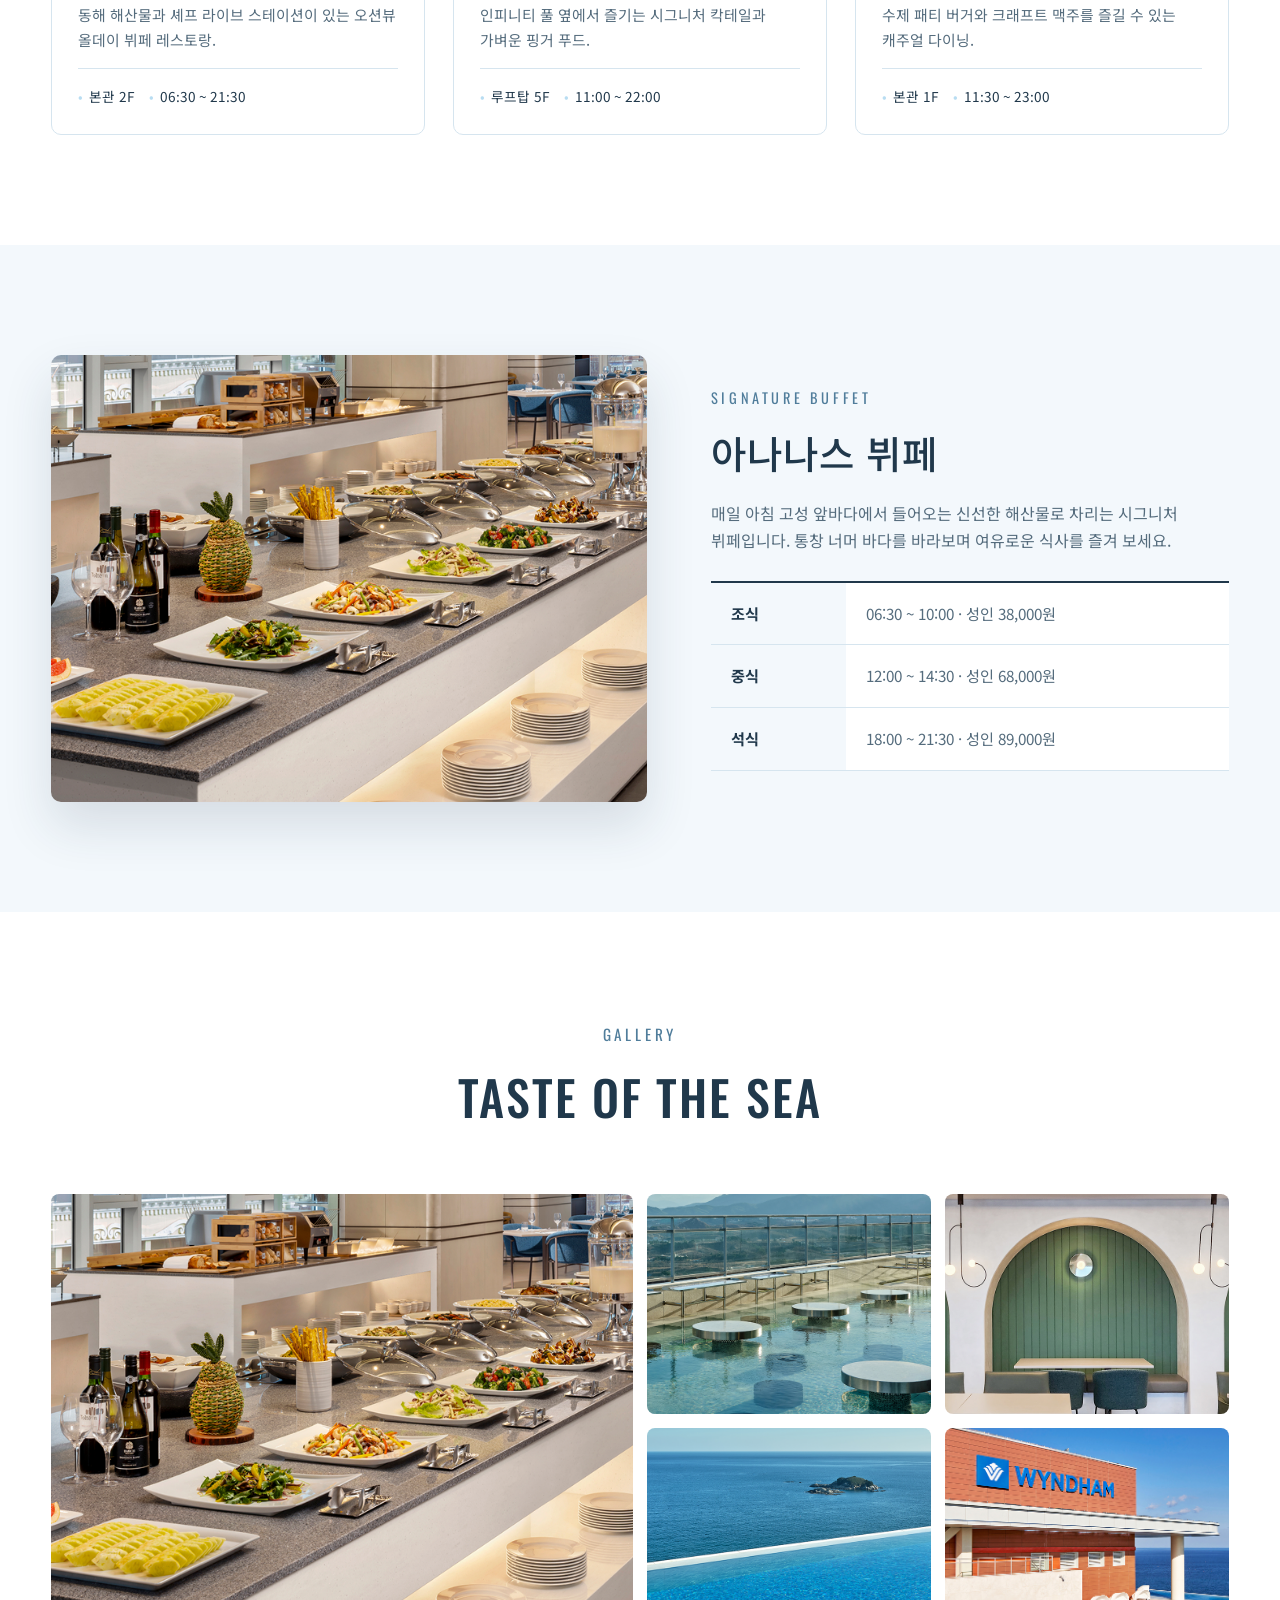
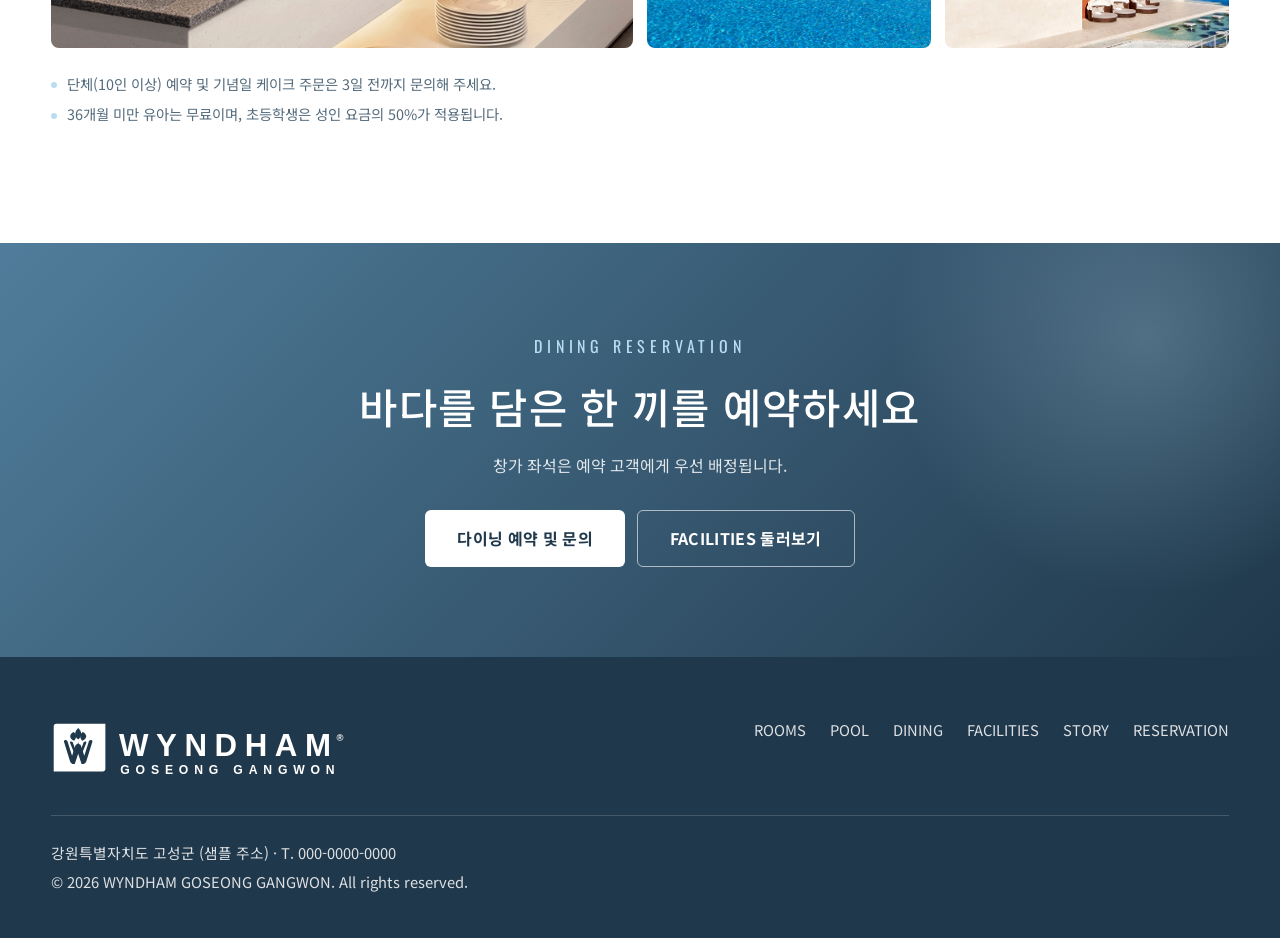
==== commit 997bbca3: "feat: 서브페이지 히어로 풀스크린(100vh) 적용, 하단 그라데이션 페이드 및 사진 뱃지 제거" ====
--- a/dining.html
+++ b/dining.html
@@ -90,7 +90,6 @@
       <div class="inner">
         <div class="detail-row reveal">
           <div class="detail-media">
-            <span class="badge">SIGNATURE</span>
             <img src="images/ref/img_dining_ananas.png" alt="아나나스 뷔페 라이브 스테이션">
           </div>
           <div class="detail-text">
--- a/css/sub.css
+++ b/css/sub.css
@@ -8,11 +8,14 @@
 /* ── 현재 페이지 메뉴 표시 ─────────────────────────────────────── */
 .gnb a[aria-current="page"]::after { width: 100%; }
 
-/* ── 서브 히어로 (사진 배경 + 켄 번스) ──────────────────────────── */
+/* ── 서브 히어로 (사진 배경 + 켄 번스: 메인과 동일한 100vh 풀스크린) ────────────────── */
 .sub-hero {
   position: relative;
-  height: 64vh;
-  min-height: 440px;
+  width: 100%;
+  min-height: 100vh;
+  min-height: 100dvh;
+  height: 100vh;
+  height: 100dvh;
   display: flex;
   align-items: flex-end;
   color: var(--white);
@@ -28,23 +31,38 @@
   animation: heroKenBurns 24s cubic-bezier(0.25, 1, 0.5, 1) infinite alternate; /* main.css 키프레임 재사용 */
   will-change: transform;
 }
+/* ★ 가독성 및 경계 그라데이션 오버레이 (사진 선명도를 높이고 하단 경계만 은은하게 페이드)
+   - 상단: 헤더 가독성을 위한 최소한의 은은한 틴트
+   - 중앙: 사진 본연의 선명한 색감을 살리는 투명 영역
+   - 하단: 맨 아래 경계선만 부드럽게 녹아드는 소프트 화이트 페이드 */
 .sub-hero::before {
   content: '';
   position: absolute;
   inset: 0;
   z-index: 1;
   background: linear-gradient(180deg,
-    rgba(32, 56, 75, 0.55) 0%,
-    rgba(32, 56, 75, 0.15) 40%,
-    rgba(32, 56, 75, 0.65) 100%);
-}
-.sub-hero-content { position: relative; z-index: 2; padding-bottom: 72px; animation: subFadeUp 1s ease both 0.2s; }
-.breadcrumb { display: flex; gap: 8px; font-size: 0.85rem; opacity: 0.85; margin-bottom: 18px; }
+    rgba(32, 56, 75, 0.38) 0%,
+    rgba(32, 56, 75, 0.08) 30%,
+    transparent 55%,
+    transparent 84%,
+    rgba(255, 255, 255, 0.35) 93%,
+    rgba(255, 255, 255, 1) 100%);
+}
+.sub-hero-content {
+  position: relative;
+  z-index: 2;
+  width: min(1200px, 92%);
+  margin: 0 auto;
+  padding-top: calc(var(--header-h) + 40px);
+  padding-bottom: 100px;
+  animation: subFadeUp 1s ease both 0.2s;
+}
+.breadcrumb { display: flex; gap: 8px; font-size: 0.85rem; opacity: 0.9; margin-bottom: 18px; text-shadow: 0 2px 8px rgba(32, 56, 75, 0.6); }
 .breadcrumb a:hover { color: var(--color-sky-blue); }
 .breadcrumb li + li::before { content: '/'; margin-right: 8px; opacity: 0.6; }
-.sub-hero .eyebrow { display: block; font-family: var(--font-display); letter-spacing: 0.35em; color: var(--color-sky-blue); margin-bottom: 10px; }
-.sub-hero h1 { font-family: var(--font-display); font-weight: 600; font-size: clamp(2.4rem, 6vw, 4.6rem); letter-spacing: 0.05em; line-height: 1.1; text-shadow: 0 4px 24px rgba(32, 56, 75, 0.5); }
-.sub-hero p { margin-top: 14px; max-width: 560px; font-weight: 300; font-size: 1.05rem; opacity: 0.95; }
+.sub-hero .eyebrow { display: block; font-family: var(--font-display); letter-spacing: 0.35em; color: var(--color-sky-blue); margin-bottom: 10px; text-shadow: 0 2px 10px rgba(32, 56, 75, 0.6); }
+.sub-hero h1 { font-family: var(--font-display); font-weight: 600; font-size: clamp(2.4rem, 6vw, 4.6rem); letter-spacing: 0.05em; line-height: 1.1; text-shadow: 0 4px 24px rgba(32, 56, 75, 0.6); }
+.sub-hero p { margin-top: 14px; max-width: 560px; font-weight: 400; font-size: 1.05rem; opacity: 0.95; text-shadow: 0 2px 12px rgba(32, 56, 75, 0.6); }
 @keyframes subFadeUp { from { opacity: 0; transform: translateY(30px); } to { opacity: 1; transform: none; } }
 
 
@@ -242,6 +260,7 @@
   .gallery { grid-template-columns: repeat(2, 1fr); }
 }
 @media (max-width: 860px) {
+  .sub-hero-content { padding-bottom: 80px; }
   .detail-row { grid-template-columns: 1fr; gap: 32px; }
   .detail-row.reverse .detail-media { order: 0; }
   .detail-row + .detail-row { margin-top: 70px; }
@@ -250,6 +269,7 @@
   .timeline-item:nth-child(odd)::before, .timeline-item:nth-child(even)::before { left: 0; right: auto; }
 }
 @media (max-width: 600px) {
+  .sub-hero-content { padding-bottom: 60px; }
   .card-grid, .feature-grid { grid-template-columns: 1fr; }
   .spec-list { grid-template-columns: 1fr; }
   .gallery { grid-auto-rows: 160px; }
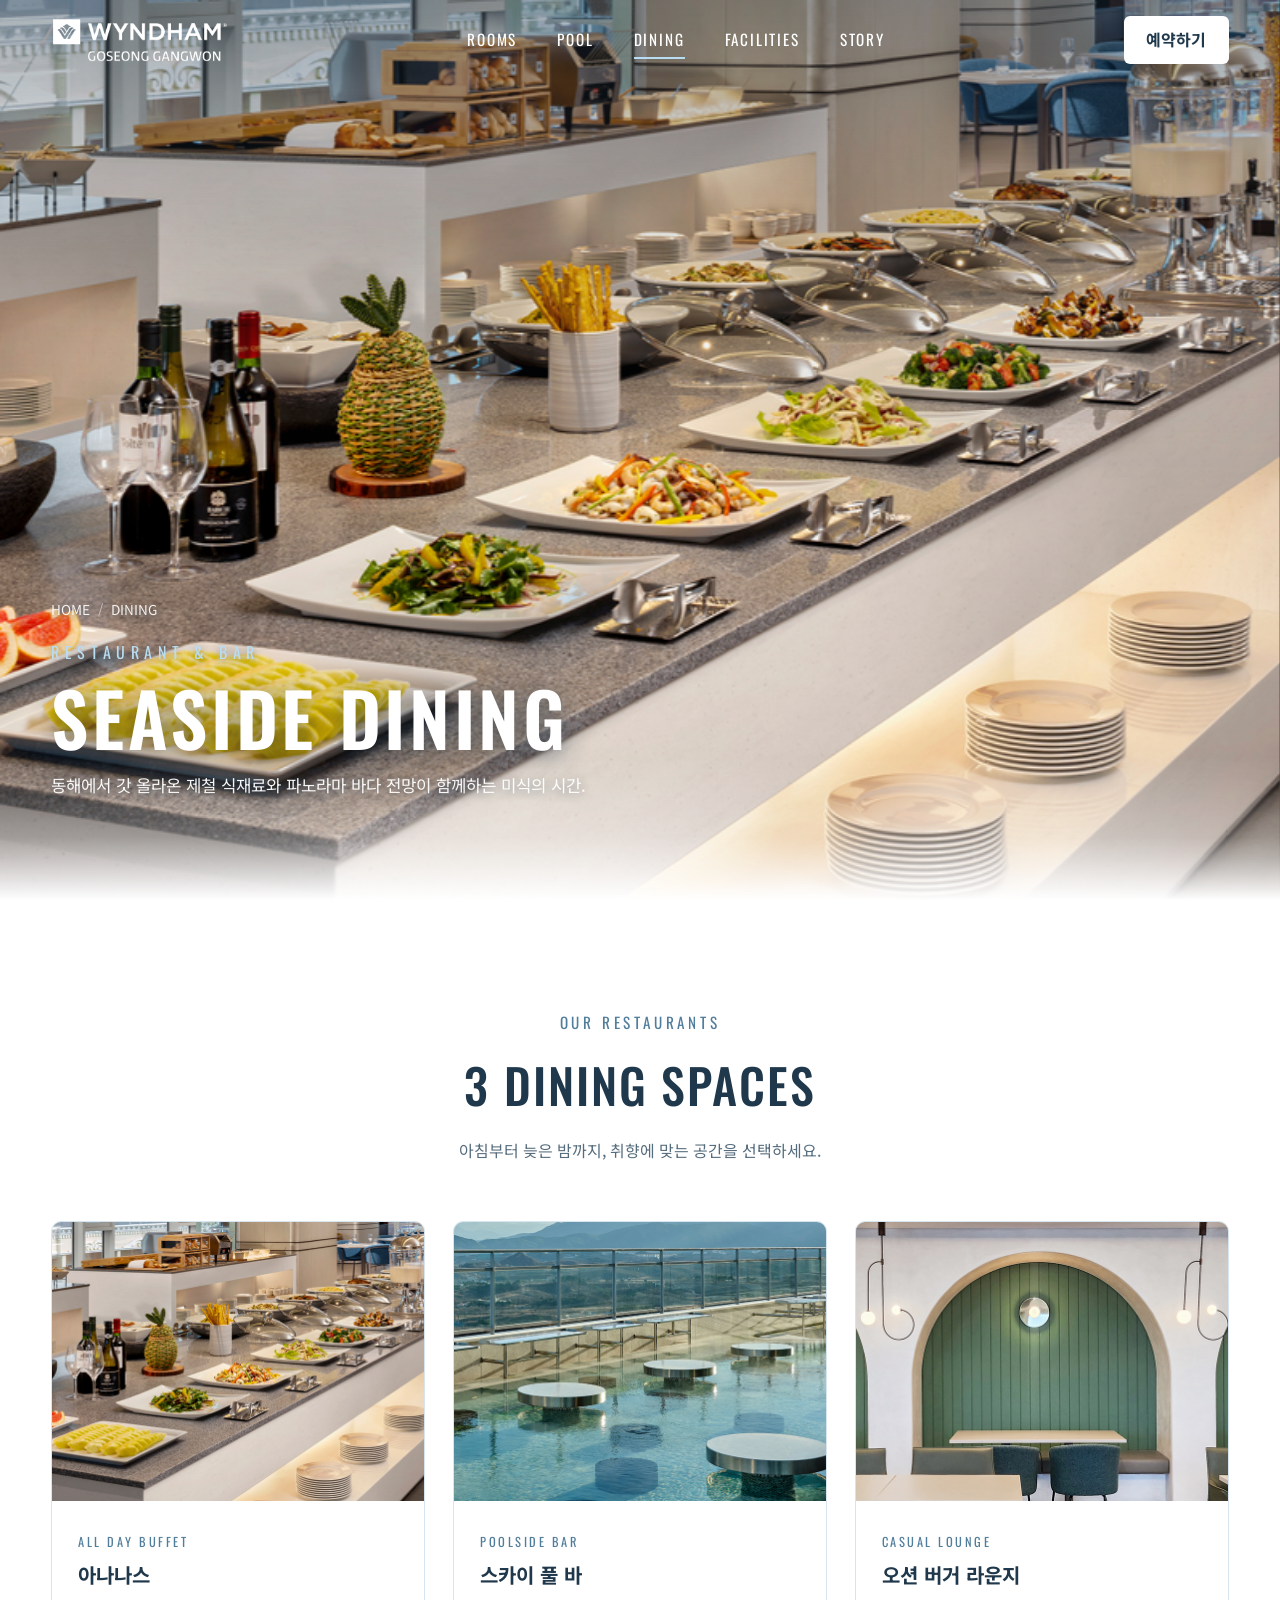
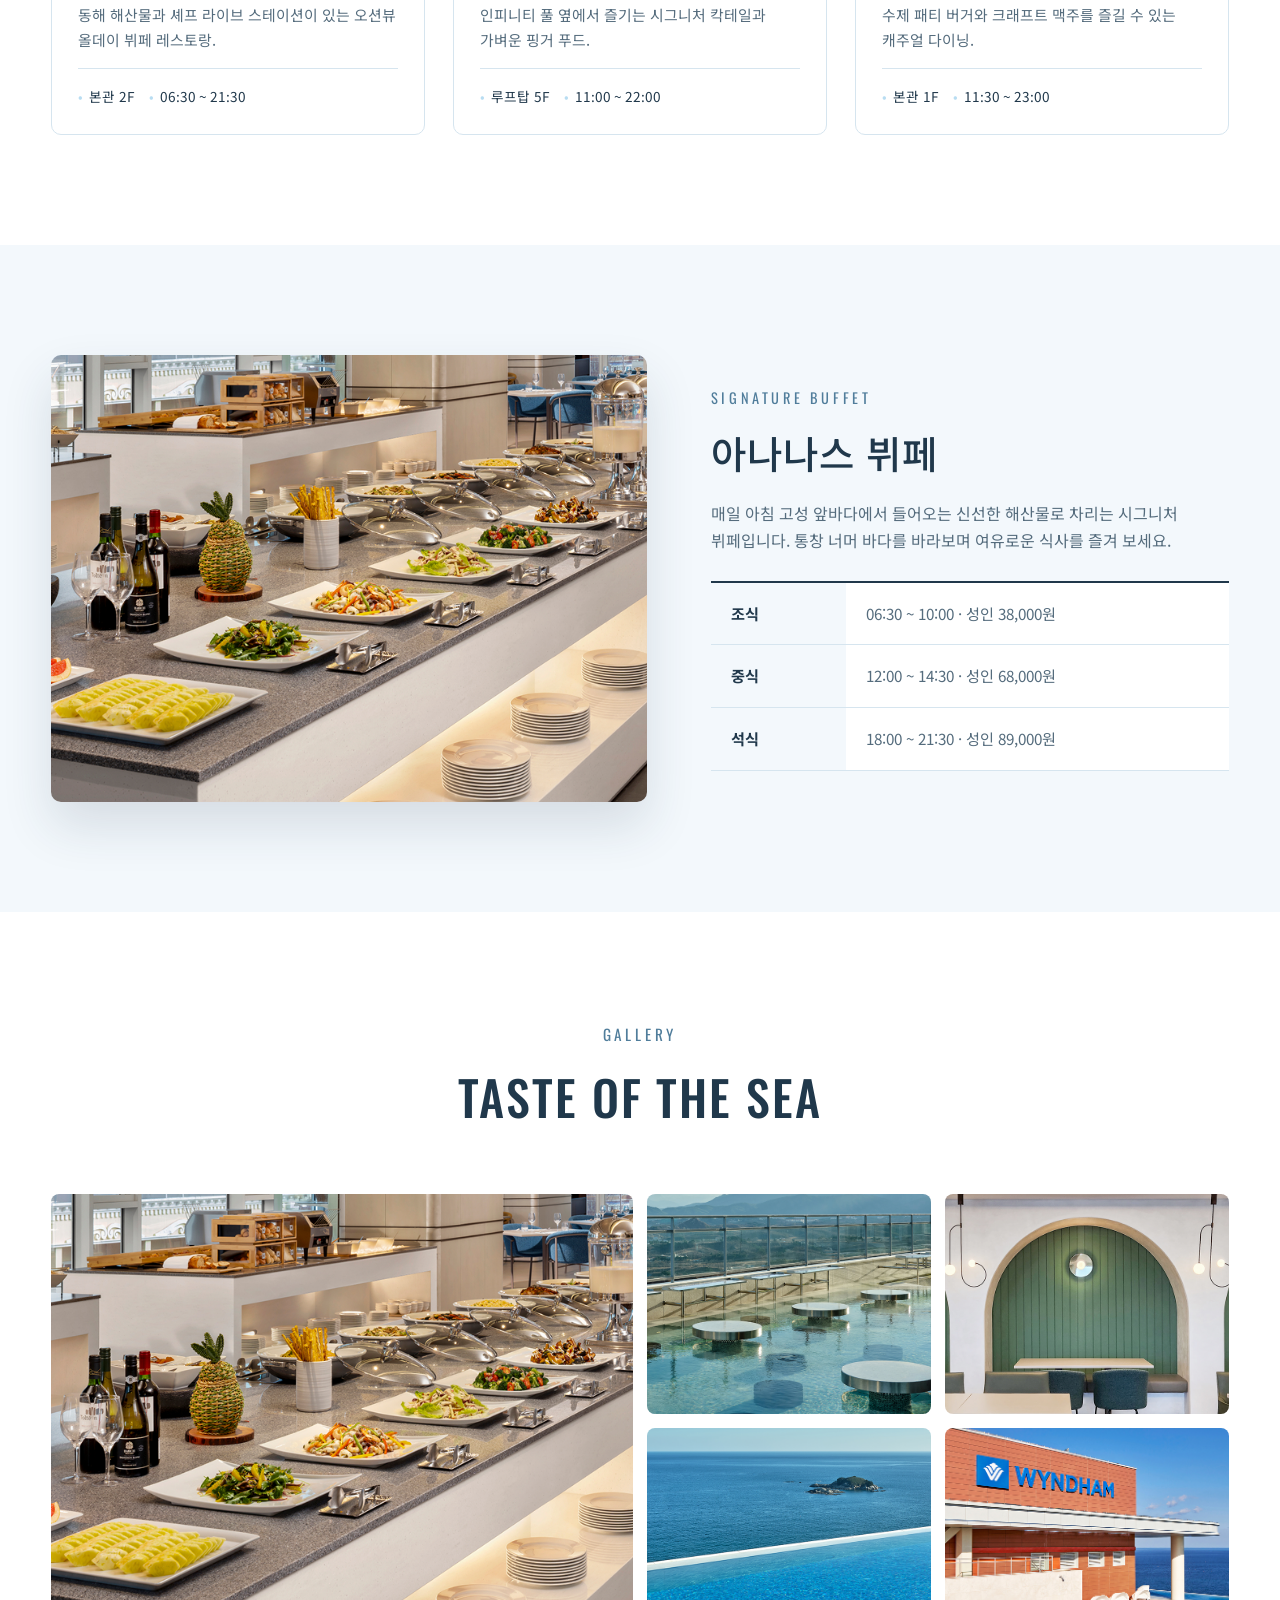
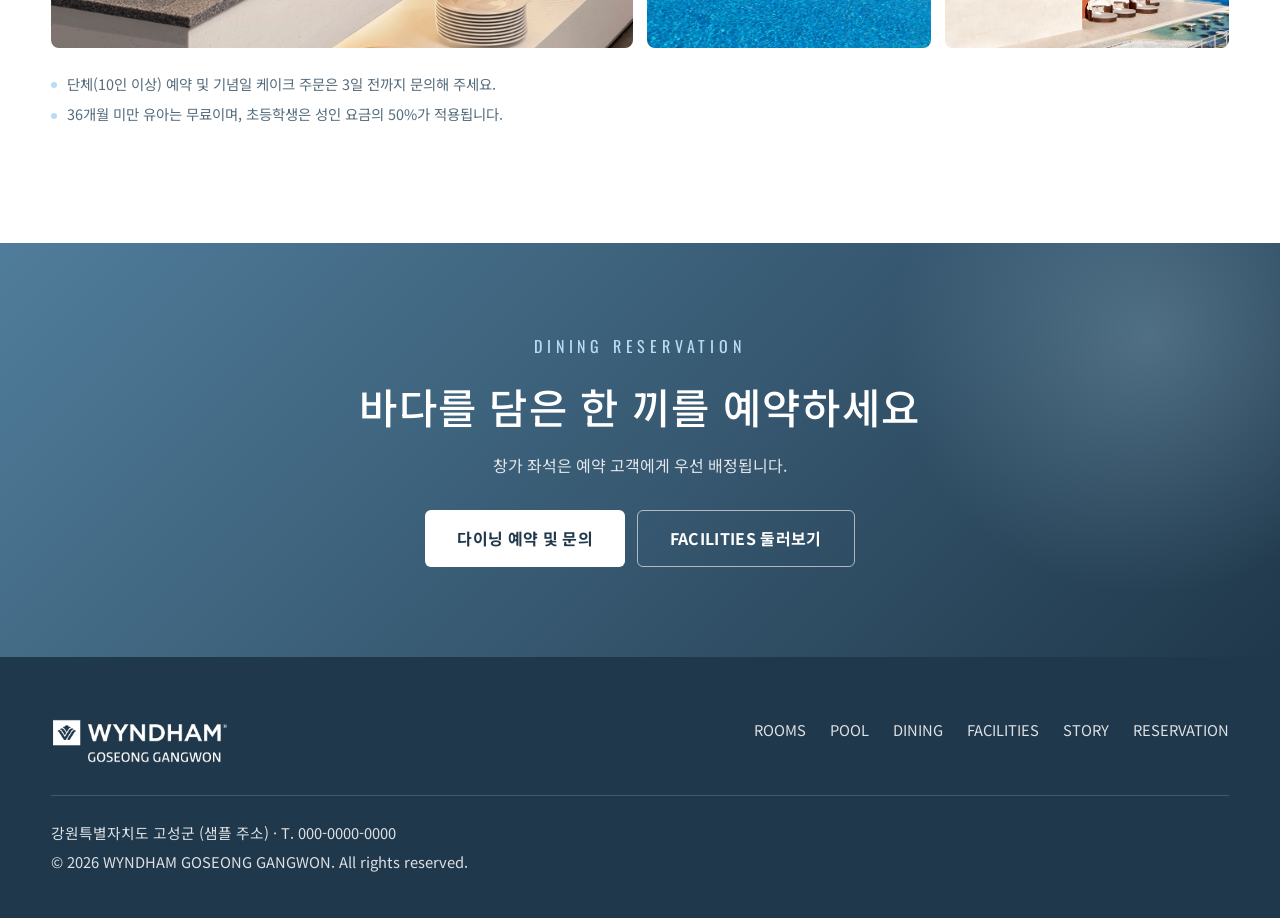
==== commit 8bb61382: "feat: 공식 윈덤 로고 이미지(PNG) 교체 및 중복 로고 텍스트 제거" ====
--- a/dining.html
+++ b/dining.html
@@ -13,8 +13,8 @@
   <header class="header" id="header">
     <div class="inner">
       <a href="index.html" class="logo" aria-label="WYNDHAM GOSEONG GANGWON 홈">
-        <img src="images/logo.svg" alt="WYNDHAM GOSEONG GANGWON" class="logo-img">
-        <span class="logo-text">WYNDHAM</span>
+        <img src="images/logo-white.png" alt="WYNDHAM GOSEONG GANGWON" class="logo-img logo-img--white">
+        <img src="images/logo.png" alt="WYNDHAM GOSEONG GANGWON" class="logo-img logo-img--color">
       </a>
       <nav class="gnb" id="gnb" aria-label="주요 메뉴">
         <a href="rooms.html">ROOMS</a>
@@ -145,8 +145,7 @@
     <div class="inner">
       <div class="top">
         <a href="index.html" class="logo" aria-label="WYNDHAM GOSEONG GANGWON 홈">
-          <img src="images/logo.svg" alt="WYNDHAM GOSEONG GANGWON" class="logo-img">
-          <span class="logo-text">WYNDHAM</span>
+          <img src="images/logo-white.png" alt="WYNDHAM GOSEONG GANGWON" class="logo-img">
         </a>
         <nav class="footer-links" aria-label="푸터 메뉴">
           <a href="rooms.html">ROOMS</a>
--- a/css/common.css
+++ b/css/common.css
@@ -4,7 +4,7 @@
    ▶ 색상을 바꾸고 싶다면 아래 :root 의 변수만 수정하세요. (전체 사이트에 반영됨)
    ▶ 컨셉: 딥 네이비 배경 + 스카이블루 포인트 + 화이트 텍스트
    ========================================================================== */
-@import url('https://fonts.googleapis.com/css2?family=Noto+Sans+KR:wght@300;400;500;700&family=Oswald:wght@400;500;600&display=swap');
+@import url('https://fonts.googleapis.com/css2?family=Montserrat:wght@500;600;700&family=Noto+Sans+KR:wght@300;400;500;700&family=Oswald:wght@400;500;600&display=swap');
 
 :root {
   /* ── Brand colors (사용자 가이드 비율 적용) ─────────────────────────── */
@@ -70,7 +70,12 @@
   box-sizing: border-box;
 }
 
-html { scroll-behavior: smooth; scroll-padding-top: var(--header-h); }
+html {
+  scroll-behavior: smooth;
+  scroll-padding-top: var(--header-h);
+  overflow-x: hidden;
+  max-width: 100%;
+}
 
 body {
   font-family: var(--font-body);
@@ -78,6 +83,8 @@
   background: var(--white);         /* ★ 메인 배경색: 화이트 */
   line-height: 1.7;
   word-break: keep-all;
+  overflow-x: hidden;
+  max-width: 100%;
 }
 
 img { display: block; max-width: 100%; }
--- a/css/main.css
+++ b/css/main.css
@@ -4,6 +4,11 @@
      스토리 · 푸터만 블루/네이비로 포인트를 줍니다.
    색상 값은 common.css 의 :root 변수를 사용합니다.
    ========================================================================== */
+
+main {
+  width: 100%;
+  overflow-x: hidden;
+}
 
 /* ── 헤더 ─────────────────────────────────────────────────────── */
 .header {
@@ -25,20 +30,25 @@
 .header .inner { height: 100%; display: flex; align-items: center; justify-content: space-between; }
 
 /* ── 로고 ────────────────────────────────────────────────────────────────────────
-   images/logo.png (배경 투명 PNG/SVG 권장)
-   - 히어로 위(투명 헤더) : 자동으로 흰색 로고로 표시
-   - 스크롤 / 서브페이지(흰 헤더) : 원본 컬러 로고로 표시
-   - 푸터(네이비 배경) : 흰색 로고로 표시
+   공식 윈덤 로고 이미지 (배경 투명 PNG)
+   - 히어로 위(투명 헤더) : logo-white.png (화이트 로고 원본)
+   - 스크롤 / 서브페이지(흰 헤더) : logo.png (컬러 로고 원본)
+   - 푸터(네이비 배경) : logo-white.png (화이트 로고 원본)
    로고 크기는 --logo-h 로 조절합니다. ─────────────────────────────────────────── */
-.logo { display: inline-flex; align-items: center; --logo-h: 68px; }
-.logo-img { height: var(--logo-h); width: auto; filter: brightness(0) invert(1); transition: filter var(--transition); }
-.header.is-scrolled .logo-img,
-.header.header--solid .logo-img { filter: none; }
-.logo-text { display: none; font-family: var(--font-display); font-size: 1.6rem; letter-spacing: 0.18em; font-weight: 500; }
-/* 로고 이미지가 없을 때(header.js 가 .is-fallback 추가) 텍스트 로고로 대체 */
-.logo.is-fallback .logo-img { display: none; }
-.logo.is-fallback .logo-text { display: inline; }
-.footer .logo-img { filter: brightness(0) invert(1); }
+.logo { display: inline-flex; align-items: center; --logo-h: 48px; }
+.logo-img { height: var(--logo-h); width: auto; display: block; object-fit: contain; }
+
+/* 헤더: 기본(투명 헤더) 상태에서는 화이트 로고 노출, 컬러 로고 숨김 */
+.header .logo-img--white { display: block; }
+.header .logo-img--color { display: none; }
+
+/* 헤더: 스크롤 시 및 화이트 헤더에서는 컬러 로고 노출, 화이트 로고 숨김 */
+.header.is-scrolled .logo-img--white,
+.header.header--solid .logo-img--white { display: none; }
+.header.is-scrolled .logo-img--color,
+.header.header--solid .logo-img--color { display: block; }
+
+.footer .logo-img { height: var(--logo-h); width: auto; display: block; }
 .gnb { display: flex; gap: 40px; }
 .gnb a { font-family: var(--font-display); letter-spacing: 0.12em; font-size: 0.95rem; position: relative; padding: 6px 0; }
 .gnb a::after { content: ''; position: absolute; left: 0; bottom: 0; width: 0; height: 2px; background: var(--sky-300); transition: width var(--transition); }
@@ -63,59 +73,225 @@
   position: relative;
   min-height: 100vh;
   display: flex;
+  flex-direction: column;
   align-items: center;
   justify-content: center;
   text-align: center;
   color: var(--white);
   overflow: hidden;
-  background: var(--white);
-}
-/* 히어로 배경: 숨쉬는 듯한 시네마틱 켄 번스(Ken Burns) 무한 왕복 애니메이션 */
-.hero-bg {
+  background: var(--navy-900);
+}
+
+/* 히어로 배경 래퍼 및 레이어 (크로스페이드 + 켄 번스 시네마틱 효과) */
+.hero-bg-wrapper {
   position: absolute;
   inset: 0;
   width: 100%;
   height: 100%;
-  object-fit: cover;
-  animation: heroKenBurns 22s cubic-bezier(0.25, 1, 0.5, 1) infinite alternate;
-  will-change: transform;
-}
-@keyframes heroKenBurns {
-  0% { transform: scale(1.03) translate(0, 0); }
-  50% { transform: scale(1.12) translate(-1.5%, -1%); }
-  100% { transform: scale(1.06) translate(1%, 0.8%); }
-}
-
-/* ★ 가독성 오버레이 (네이비-스카이블루-화이트 비율 적용)
-   - 상단: 딥 네이비(헤더 가독성) / 중앙: 스카이블루 틴트 / 하단: 퓨어 화이트 페이드 */
+  overflow: hidden;
+  pointer-events: none;
+  z-index: 0;
+}
+.hero-bg-layer {
+  position: absolute;
+  inset: 0;
+  width: 100%;
+  height: 100%;
+  background-size: cover;
+  background-position: center center;
+  opacity: 0;
+  transform: scale(1.04);
+  transition: opacity 1.2s cubic-bezier(0.4, 0, 0.2, 1), transform 24s ease-out;
+  will-change: opacity, transform;
+}
+.hero-bg-layer.is-active {
+  opacity: 1;
+  transform: scale(1.12);
+}
+
+/* ★ 히어로 오버레이: 상단 텍스트 가독성을 위한 미세 음영만 두고,
+   하단은 사진 원본(일몰/밤 풍경)이 100% 선명하고 깊이감 있게 꽉 차도록 투명 처리 */
 .hero::before {
   content: '';
   position: absolute;
   inset: 0;
   z-index: 1;
+  pointer-events: none;
   background:
     linear-gradient(180deg,
-      rgba(32, 56, 75, 0.45) 0%,
-      rgba(80, 125, 155, 0.25) 45%,
-      rgba(255, 255, 255, 0.55) 82%,
-      rgba(255, 255, 255, 1) 100%);
-}
-.hero-content { position: relative; z-index: 2; padding: 120px 20px 220px; }
-.hero-content .eyebrow { font-family: var(--font-display); letter-spacing: 0.35em; color: var(--color-sky-blue); margin-bottom: 16px; display: block; text-shadow: 0 2px 10px rgba(32, 56, 75, 0.6); }
+      rgba(10, 25, 41, 0.42) 0%,
+      rgba(10, 25, 41, 0.18) 35%,
+      rgba(10, 25, 41, 0.04) 60%,
+      transparent 80%,
+      transparent 100%);
+}
+
+/* ── 시간대별(낮/일몰/밤) 테마 스위처 내비게이션 바 ─────────── */
+.time-ambient-nav {
+  position: absolute;
+  top: calc(var(--header-h) + 24px);
+  z-index: 10;
+  display: inline-flex;
+  align-items: center;
+  gap: 4px;
+  padding: 4px;
+  background: rgba(10, 25, 41, 0.38);
+  backdrop-filter: blur(24px);
+  -webkit-backdrop-filter: blur(24px);
+  border: 1px solid rgba(255, 255, 255, 0.18);
+  border-radius: 9999px;
+  box-shadow: 0 10px 30px rgba(0, 0, 0, 0.24);
+  animation: fadeInDown 0.8s cubic-bezier(0.16, 1, 0.3, 1) both;
+}
+
+@keyframes fadeInDown {
+  from { opacity: 0; transform: translateY(-12px); }
+  to { opacity: 1; transform: translateY(0); }
+}
+
+.time-btn {
+  display: inline-flex;
+  align-items: center;
+  gap: 7px;
+  padding: 8px 20px;
+  border: none;
+  background: transparent;
+  color: rgba(255, 255, 255, 0.68);
+  border-radius: 9999px;
+  font-family: var(--font-display);
+  font-size: 0.8rem;
+  letter-spacing: 0.18em;
+  font-weight: 500;
+  text-transform: uppercase;
+  cursor: pointer;
+  transition: all 0.3s cubic-bezier(0.16, 1, 0.3, 1);
+  position: relative;
+  user-select: none;
+}
+.time-btn .time-idx {
+  font-size: 0.68rem;
+  font-weight: 400;
+  letter-spacing: 0.08em;
+  opacity: 0.5;
+  transition: opacity 0.3s ease, color 0.3s ease;
+}
+.time-btn .time-label {
+  font-weight: 500;
+  letter-spacing: 0.18em;
+}
+
+.time-btn:hover {
+  color: var(--white);
+  background: rgba(255, 255, 255, 0.10);
+}
+.time-btn:hover .time-idx {
+  opacity: 0.8;
+}
+
+/* 활성화 상태 (Active Pill) */
+.time-btn.is-active {
+  color: #0f172a;
+  background: rgba(255, 255, 255, 0.95);
+  box-shadow: 0 4px 16px rgba(0, 0, 0, 0.22);
+  font-weight: 600;
+}
+.time-btn.is-active .time-idx {
+  color: #0284c7;
+  opacity: 1;
+  font-weight: 600;
+}
+
+/* 히어로 텍스트 컨텐츠 & 트랜지션 */
+.hero-content {
+  position: relative;
+  z-index: 2;
+  padding: 140px 20px 140px;
+  transition: opacity 0.35s ease, transform 0.35s ease;
+  will-change: opacity, transform;
+}
+.hero-content.is-changing {
+  opacity: 0;
+  transform: translateY(10px);
+}
+
+/* ── 사진 바로 밑 독립 빠른 예약 배너 (사진을 가리지 않게 텀 배치) ────────── */
+.quick-booking-section {
+  position: relative;
+  z-index: 10;
+  padding: 50px 0 40px;
+  background: var(--color-white);
+  overflow: hidden;
+  transition: background 0.8s cubic-bezier(0.4, 0, 0.2, 1);
+}
+.quick-booking-section .inner {
+  max-width: var(--max-width, 1280px);
+  margin: 0 auto;
+  padding: 0 20px;
+}
+.quick-booking-section .booking-bar {
+  position: relative;
+  left: auto;
+  bottom: auto;
+  transform: none;
+  width: 100%;
+  max-width: 1180px;
+  margin: 0 auto;
+}
+.hero-content .eyebrow {
+  font-family: var(--font-display);
+  font-size: 0.85rem;
+  font-weight: 400;
+  letter-spacing: 0.32em;
+  color: var(--color-sky-blue);
+  margin-bottom: 14px;
+  display: block;
+  text-shadow: 0 2px 10px rgba(32, 56, 75, 0.6);
+  transition: color 0.6s ease;
+}
+body[data-theme="sunset"] .hero-content .eyebrow {
+  color: #fed7aa;
+  text-shadow: 0 2px 12px rgba(124, 45, 18, 0.7);
+}
+body[data-theme="night"] .hero-content .eyebrow {
+  color: #7dd3fc;
+  text-shadow: 0 2px 12px rgba(12, 74, 110, 0.8);
+}
+
 .hero-content h1 {
   font-family: var(--font-display);
-  font-weight: 600;
-  font-size: clamp(2.4rem, 7vw, 5.4rem);
-  letter-spacing: 0.04em;
-  line-height: 1.1;
-  text-shadow: 0 4px 24px rgba(32, 56, 75, 0.6);   /* 글자 가독성 확보 */
-}
-.hero-content p { margin: 24px auto 32px; max-width: 620px; font-size: 1.1rem; font-weight: 400; text-shadow: 0 2px 12px rgba(32, 56, 75, 0.6); }
-.more-link { font-family: var(--font-display); letter-spacing: 0.1em; border-bottom: 1px solid var(--white); padding-bottom: 2px; text-shadow: 0 2px 10px rgba(32, 56, 75, 0.5); transition: color var(--transition), border-color var(--transition), transform var(--transition); display: inline-block; }
-.more-link:hover { color: var(--color-sky-blue); border-color: var(--color-sky-blue); transform: translateX(4px); }
+  font-weight: 400;                     /* 두께를 600 -> 400으로 얇게 조절 */
+  font-size: clamp(1.8rem, 3.8vw, 3.2rem); /* 크기를 절제된 비율로 축소 */
+  letter-spacing: 0.1em;                /* 자간을 넓혀 고급스러운 여백미 */
+  line-height: 1.25;
+  text-shadow: 0 3px 20px rgba(15, 23, 42, 0.55);
+}
+.hero-content p {
+  margin: 20px auto 28px;
+  max-width: 520px;
+  font-size: 0.98rem;                   /* 1.1rem -> 0.98rem 로 슬림화 */
+  font-weight: 300;                     /* 400 -> 300 라이트 굵기 */
+  line-height: 1.75;
+  opacity: 0.92;
+  text-shadow: 0 2px 12px rgba(15, 23, 42, 0.55);
+}
+.more-link {
+  font-family: var(--font-display);
+  font-size: 0.88rem;
+  letter-spacing: 0.14em;
+  border-bottom: 1px solid rgba(255, 255, 255, 0.75);
+  padding-bottom: 3px;
+  text-shadow: 0 2px 10px rgba(32, 56, 75, 0.5);
+  transition: color var(--transition), border-color var(--transition), transform var(--transition);
+  display: inline-block;
+}
+.more-link:hover {
+  color: var(--color-sky-blue);
+  border-color: var(--color-sky-blue);
+  transform: translateX(4px);
+}
 
 /* ── ROOMS (화이트 배경 55%) ──────────────────────────────────── */
-.rooms { background: var(--color-white); }
+.rooms { background: var(--color-white); overflow: hidden; }
 .room-grid { display: grid; grid-template-columns: repeat(3, 1fr); gap: 28px; }
 .room-card {
   background: var(--color-white);
@@ -125,16 +301,66 @@
   box-shadow: 0 10px 30px rgba(32, 56, 75, 0.06);
   transition: transform 0.5s cubic-bezier(0.16, 1, 0.3, 1), box-shadow 0.5s ease, border-color 0.4s ease;
 }
+
+/* ★ 파도 물결 리빌: 왼쪽 → 오른쪽으로 카드들이 파도처럼 순차 등장 ─────────────
+   wave-reveal.js 가 .wave-box 클래스를 부여하고,
+   IntersectionObserver 로 뷰포트 진입 시 .is-floated 를 추가합니다.
+   --wave-delay 로 왼쪽부터 오른쪽 순서로 Stagger 타이밍이 결정됩니다.
+──────────────────────────────────────────────────────────────────────────────── */
+
+/* 초기 상태: 왼쪽에서 약간 밀려난 채 투명하게 대기 */
+.wave-box {
+  opacity: 0;
+  transform: translateX(-45px) scale(0.96);
+  /* 지속 시간 1.1s + 기본 베이스 딜레이 0.15s → 애니메이션 티가 확실히 남 */
+  transition:
+    opacity 1.1s cubic-bezier(0.16, 1, 0.3, 1) calc(0.15s + var(--wave-delay, 0s)),
+    transform 1.1s cubic-bezier(0.16, 1, 0.3, 1) calc(0.15s + var(--wave-delay, 0s));
+  will-change: opacity, transform;
+}
+
+/* 파도가 지나가며 제자리에 안착한 상태 */
+.wave-box.is-floated {
+  opacity: 1;
+  transform: translateX(0) scale(1);
+}
+
+/* 섹션 타이틀(가운데 정렬 요소)은 아래에서 올라오는 게 더 자연스러우므로 예외 처리 */
+.section-title.wave-box {
+  transform: translateY(32px) scale(0.97);
+  transition:
+    opacity 1.0s cubic-bezier(0.16, 1, 0.3, 1) 0.1s,
+    transform 1.0s cubic-bezier(0.16, 1, 0.3, 1) 0.1s;
+}
+
+.section-title.wave-box.is-floated {
+  transform: translateY(0) scale(1);
+}
+
+/* 역방향 스플릿 섹션(DINING 등)의 오른쪽 요소는 오른→왼 방향으로 */
+.split.reverse .photo.wave-box,
+.split.reverse .text.wave-box {
+  transform: translateX(38px) scale(0.97);
+}
+
+.split.reverse .photo.wave-box.is-floated,
+.split.reverse .text.wave-box.is-floated {
+  transform: translateX(0) scale(1);
+}
+
+/* room-card hover: wave-box 트랜지션과 충돌하지 않도록 덮어씀 */
+.room-card.wave-box.is-floated:hover {
+  transition:
+    transform 0.45s cubic-bezier(0.16, 1, 0.3, 1),
+    box-shadow 0.45s ease,
+    border-color 0.3s ease;
+}
+
 .room-card:hover {
-  transform: translateY(-10px);
-  box-shadow: 0 22px 48px rgba(80, 125, 155, 0.22);
+  transform: translateY(-10px) !important;
+  box-shadow: 0 24px 50px rgba(80, 125, 155, 0.22);
   border-color: var(--color-sky-blue);
 }
-
-/* 카드 순차적 부드러운 스크롤 등장 (Staggered Effect) */
-.room-card.reveal:nth-child(1) { transition-delay: 0.05s; }
-.room-card.reveal:nth-child(2) { transition-delay: 0.18s; }
-.room-card.reveal:nth-child(3) { transition-delay: 0.31s; }
 
 /* 룸 썸네일: 부드러운 줌 + 럭셔리 빛 반사(Shine / Sheen) 광택 애니메이션 */
 .room-card .thumb {
@@ -186,7 +412,7 @@
 .room-card .row { display: flex; justify-content: space-between; align-items: center; gap: 10px; flex-wrap: wrap; }
 
 /* ── STORY (오션블루 & 딥네이비 포인트 + 스카이블루 강조 12%) ─── */
-.story { background: linear-gradient(135deg, #426983 0%, var(--color-ocean-blue) 45%, var(--color-deep-navy) 100%); color: var(--white); }
+.story { background: linear-gradient(135deg, #426983 0%, var(--color-ocean-blue) 45%, var(--color-deep-navy) 100%); color: var(--white); overflow: hidden; }
 .story-wrap { display: grid; grid-template-columns: 1fr 1fr; gap: 60px; align-items: center; }
 /* 스토리 사진: 호버 시 3D 입체감 & 스카이블루 네온 글로우 */
 .story-wrap img {
@@ -207,7 +433,7 @@
 .story-stats span { font-size: 0.85rem; opacity: 0.9; }
 
 /* ── 포토 스플릿 (POOL: 화이트 / DINING: 아이스 블루 20%) ──────── */
-.split { display: grid; grid-template-columns: 1fr 1fr; min-height: 520px; background: var(--color-white); }
+.split { display: grid; grid-template-columns: 1fr 1fr; min-height: 520px; background: var(--color-white); overflow: hidden; }
 .split .photo {
   position: relative;
   overflow: hidden;
@@ -251,11 +477,14 @@
 .split .btn-white:hover { background: #426983; }
 
 /* ── FACILITIES (아이스 블루 배경 20% + 화이트 카드) ───────────── */
-.facilities { background: var(--color-section); }
+.facilities { background: var(--color-section); overflow: hidden; }
 .fac-grid { display: grid; grid-template-columns: repeat(4, 1fr); gap: 20px; }
 .fac-item { background: var(--color-white); border: 1px solid var(--color-border); border-radius: var(--radius); padding: 36px 24px; text-align: center; box-shadow: 0 8px 24px rgba(32, 56, 75, 0.05); transition: var(--transition); }
 .fac-item:hover { background: var(--color-ocean-blue); color: var(--white); transform: translateY(-6px); }
-.fac-item .icon { font-size: 2.4rem; margin-bottom: 12px; }
+.fac-item .icon { width: 48px; height: 48px; margin: 0 auto 18px; display: flex; align-items: center; justify-content: center; color: var(--color-ocean-blue); }
+.fac-item .icon svg { width: 100%; height: 100%; transition: transform 0.4s cubic-bezier(0.16, 1, 0.3, 1), color var(--transition); }
+.fac-item:hover .icon { color: var(--white); }
+.fac-item:hover .icon svg { transform: scale(1.12); }
 .fac-item h3 { font-family: var(--font-display); letter-spacing: 0.1em; margin-bottom: 6px; color: var(--color-text); }
 .fac-item:hover h3 { color: var(--white); }
 .fac-item p { font-size: 0.9rem; color: var(--color-text-sub); }
@@ -296,8 +525,25 @@
   .split.reverse .photo { order: 0; }
   .split .photo { max-height: 340px; }
   .section { padding: 70px 0; }
-  .hero-content { padding-bottom: 360px; }   /* 모바일은 예약폼이 높아져서 여백 확대 */
+  .hero-content { padding: 120px 20px 100px; }
+  .quick-booking-section { padding: 36px 0 24px; }
+  .time-ambient-nav {
+    top: calc(var(--header-h) + 12px);
+    padding: 4px 6px;
+    gap: 4px;
+    max-width: 90%;
+  }
+  .time-btn {
+    padding: 6px 14px;
+    font-size: 0.74rem;
+    letter-spacing: 0.14em;
+    gap: 5px;
+  }
+  .time-btn .time-idx {
+    font-size: 0.62rem;
+  }
 }
 @media (max-width: 600px) {
+  .logo { --logo-h: 44px; }
   .room-grid, .fac-grid { grid-template-columns: 1fr; }
 }
--- a/css/sub.css
+++ b/css/sub.css
@@ -196,14 +196,66 @@
 }
 .gallery figure:hover figcaption { transform: none; }
 
-/* ── 아이콘 특징 리스트 ────────────────────────────────────────── */
+/* ── 아이콘 특징 리스트 (메인 페이지 부대시설 카드와 일체화된 프리미엄 스타일) ── */
 .feature-grid { display: grid; grid-template-columns: repeat(4, 1fr); gap: 20px; }
-.feature-item { text-align: center; padding: 34px 20px; background: var(--color-white); border: 1px solid var(--color-border); border-radius: 10px; transition: var(--transition); }
-.feature-item:hover { border-color: var(--color-sky-blue); transform: translateY(-6px); box-shadow: 0 16px 34px rgba(80, 125, 155, 0.14); }
-.feature-item .icon { width: 58px; height: 58px; margin: 0 auto 14px; display: grid; place-items: center; border-radius: 50%; background: var(--color-section); font-size: 1.6rem; transition: var(--transition); }
-.feature-item:hover .icon { background: var(--color-sky-blue); }
-.feature-item h3 { font-size: 1.05rem; color: var(--color-text); margin-bottom: 6px; }
-.feature-item p { font-size: 0.88rem; color: var(--color-text-sub); }
+.feature-item {
+  text-align: center;
+  padding: 36px 24px;
+  background: var(--color-white);
+  border: 1px solid var(--color-border);
+  border-radius: var(--radius);
+  box-shadow: 0 8px 24px rgba(32, 56, 75, 0.05);
+  transition: var(--transition);
+}
+.feature-item:hover {
+  background: var(--color-ocean-blue);
+  color: var(--white);
+  transform: translateY(-6px);
+  box-shadow: 0 16px 36px rgba(80, 125, 155, 0.22);
+}
+.feature-item .icon {
+  width: 48px;
+  height: 48px;
+  margin: 0 auto 18px;
+  display: flex;
+  align-items: center;
+  justify-content: center;
+  color: var(--color-ocean-blue);
+  background: transparent;
+  border-radius: 0;
+}
+.feature-item .icon svg {
+  width: 100%;
+  height: 100%;
+  transition: transform 0.4s cubic-bezier(0.16, 1, 0.3, 1), color var(--transition);
+}
+.feature-item:hover .icon {
+  color: var(--white);
+  background: transparent;
+}
+.feature-item:hover .icon svg {
+  transform: scale(1.12);
+}
+.feature-item h3 {
+  font-family: var(--font-display);
+  font-size: 1.05rem;
+  letter-spacing: 0.06em;
+  color: var(--color-text);
+  margin-bottom: 8px;
+  transition: color var(--transition);
+}
+.feature-item:hover h3 {
+  color: var(--white);
+}
+.feature-item p {
+  font-size: 0.9rem;
+  color: var(--color-text-sub);
+  line-height: 1.5;
+  transition: color var(--transition);
+}
+.feature-item:hover p {
+  color: var(--white);
+}
 
 /* ── STORY: 타임라인 ───────────────────────────────────────────── */
 .timeline { position: relative; max-width: 860px; margin: 0 auto; }
